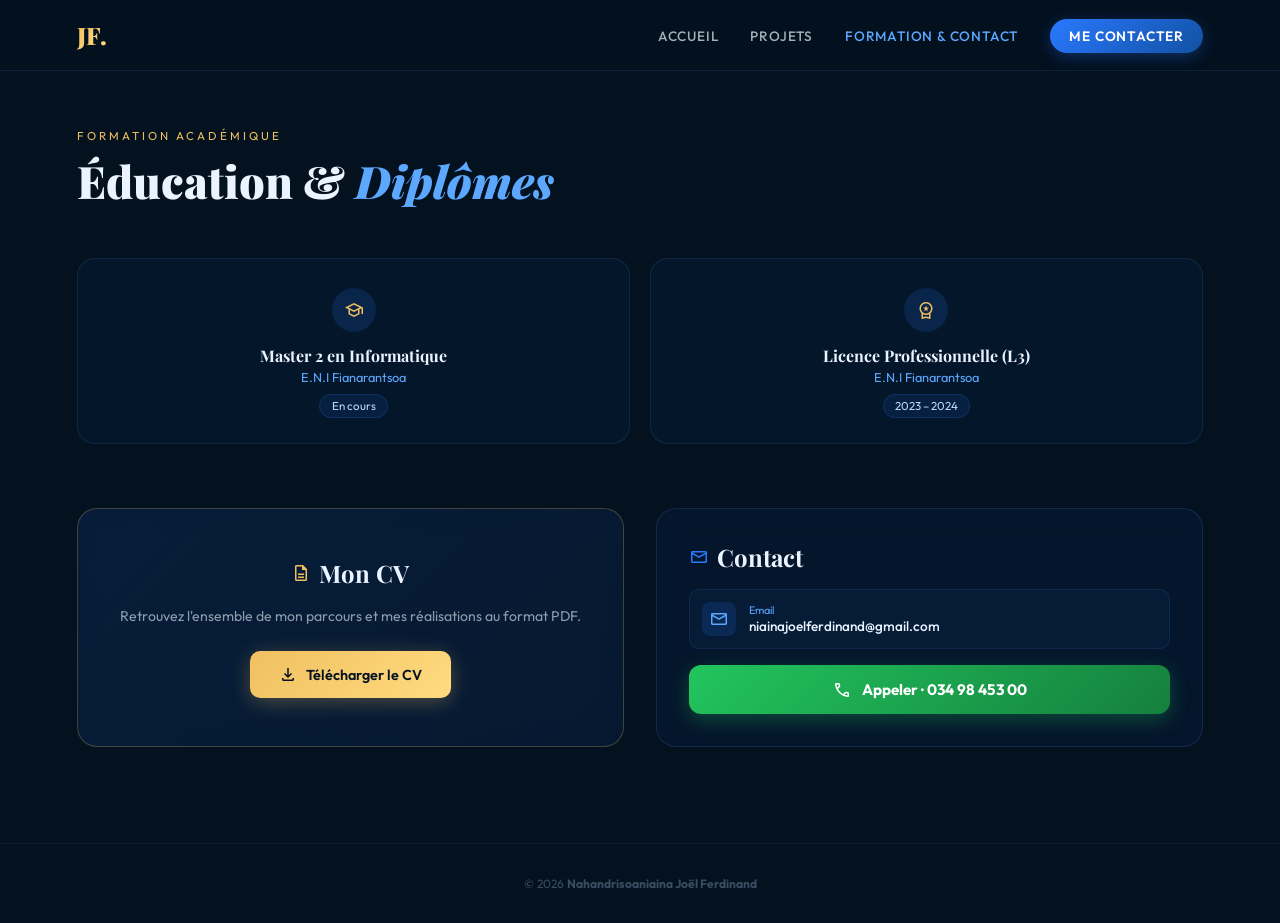
==== contact.html @ 1a3fa1d4 "Refactoring de code" ====
<!DOCTYPE html>
<html lang="fr">

<head>
    <meta charset="UTF-8" />
    <meta name="viewport" content="width=device-width, initial-scale=1.0" />
    <title>Contact & Formation — Joël Ferdinand</title>
    <link rel="preconnect" href="https://fonts.googleapis.com">
    <link rel="preconnect" href="https://fonts.gstatic.com" crossorigin>
    <link
        href="https://fonts.googleapis.com/css2?family=Playfair+Display:ital,wght@0,700;0,900;1,700&family=Outfit:wght@300;400;500;600;700&display=swap"
        rel="stylesheet">
    <link href="https://fonts.googleapis.com/css2?family=Material+Symbols+Outlined:opsz,wght,FILL,GRAD@24,400,0,0"
        rel="stylesheet" />
    <link rel="stylesheet" href="css/style.css" />
</head>

<body>

    <nav>
        <a href="index.html" class="logo">JF.</a>
        <ul class="nav-links">
            <li><a href="index.html">Accueil</a></li>
            <li><a href="projets.html">Projets</a></li>
            <li><a href="contact.html" class="active">Formation & Contact</a></li>
            <li><a href="contact.html" class="nav-cta">Me contacter</a></li>
        </ul>
    </nav>

    <section style="padding-top: 8rem;">
        <div class="section-tag reveal">Formation académique</div>
        <h2 class="section-h reveal">Éducation & <span>Diplômes</span></h2>
        <div class="edu-row">
            <div class="edu-card reveal">
                <div class="edu-icon"><span class="material-symbols-outlined">school</span></div>
                <div class="edu-d">Master 2 en Informatique</div>
                <div class="edu-s">E.N.I Fianarantsoa</div>
                <span class="edu-y">En cours</span>
            </div>
            <div class="edu-card reveal">
                <div class="edu-icon"><span class="material-symbols-outlined">workspace_premium</span></div>
                <div class="edu-d">Licence Professionnelle (L3)</div>
                <div class="edu-s">E.N.I Fianarantsoa</div>
                <span class="edu-y">2023 – 2024</span>
            </div>
        </div>

        <div class="cv-contact-grid">
            <div class="cv-panel reveal">
                <h3><span class="material-symbols-outlined" style="color:var(--gold);">description</span> Mon CV</h3>
                <p>Retrouvez l'ensemble de mon parcours et mes réalisations au format PDF.</p>
                <a href="CV_Ferdinand.pdf" download class="btn btn-gold">
                    <span class="material-symbols-outlined">download</span> Télécharger le CV
                </a>
            </div>

            <div class="contact-panel reveal">
                <h3><span class="material-symbols-outlined" style="color:var(--sky);">mail</span> Contact</h3>
                <a href="mailto:niainajoelferdinand@gmail.com" class="citem">
                    <div class="cico"><span class="material-symbols-outlined">mail</span></div>
                    <div>
                        <div class="clabel">Email</div>
                        <div class="cval">niainajoelferdinand@gmail.com</div>
                    </div>
                </a>
                <a href="tel:+261349845300" class="call-btn">
                    <span class="material-symbols-outlined">call</span> Appeler · 034 98 453 00
                </a>
            </div>
        </div>
    </section>

    <footer>
        <p>© 2026 <strong>Nahandrisoaniaina Joël Ferdinand</strong></p>
    </footer>

    <script src="js/main.js"></script>
</body>

</html>
---- css/style.css ----
:root {
    --ink: #04111f;
    --navy: #071e3d;
    --mid: #0b3265;
    --royal: #1251a3;
    --sky: #2979ff;
    --glow: #5ca8ff;
    --frost: #b8d9ff;
    --white: #eaf3ff;
    --gold: #f0c060;
    --gold2: #ffdb80;
}

*,
*::before,
*::after {
    margin: 0;
    padding: 0;
    box-sizing: border-box;
}

html {
    scroll-behavior: smooth;
}

body {
    background: var(--ink);
    font-family: 'Outfit', sans-serif;
    color: var(--white);
    overflow-x: hidden;
    display: flex;
    flex-direction: column;
    min-height: 100vh;
}

.material-symbols-outlined {
    font-size: 1.25rem;
    vertical-align: middle;
}

section {
    padding: 6rem 6%;
    flex: 1;
}

/* NAVBAR */
nav {
    position: fixed;
    top: 0;
    left: 0;
    right: 0;
    z-index: 200;
    display: flex;
    align-items: center;
    justify-content: space-between;
    padding: 1.2rem 6%;
    transition: 0.3s;
    background: rgba(4, 17, 31, 0.88);
    backdrop-filter: blur(16px);
    border-bottom: 1px solid rgba(92, 168, 255, 0.12);
}

.logo {
    font-family: 'Playfair Display', serif;
    font-size: 1.5rem;
    font-weight: 900;
    background: linear-gradient(135deg, var(--gold), var(--gold2));
    -webkit-background-clip: text;
    -webkit-text-fill-color: transparent;
    text-decoration: none;
}

.nav-links {
    display: flex;
    gap: 2rem;
    list-style: none;
    align-items: center;
}

.nav-links a {
    color: rgba(234, 243, 255, 0.7);
    text-decoration: none;
    font-size: 0.85rem;
    font-weight: 500;
    letter-spacing: 0.8px;
    text-transform: uppercase;
    transition: 0.2s;
}

.nav-links a:hover,
.nav-links a.active {
    color: var(--glow);
}

.nav-cta {
    background: linear-gradient(135deg, var(--sky), var(--royal));
    color: #fff !important;
    padding: 0.5rem 1.2rem !important;
    border-radius: 100px;
    font-weight: 600 !important;
    box-shadow: 0 4px 16px rgba(41, 121, 255, 0.3);
}

/* HERO */
#hero {
    min-height: 85vh;
    display: grid;
    grid-template-columns: 1fr 1fr;
    position: relative;
    overflow: hidden;
    padding-top: 8rem;
}

#hero::before {
    content: '';
    position: absolute;
    inset: 0;
    z-index: 0;
    background:
        radial-gradient(ellipse 70% 80% at 100% 60%, rgba(18, 81, 163, 0.55) 0%, transparent 60%),
        radial-gradient(ellipse 50% 50% at 10% 20%, rgba(41, 121, 255, 0.18) 0%, transparent 55%),
        linear-gradient(155deg, #04111f 0%, #071e3d 50%, #04111f 100%);
}

.hero-left {
    display: flex;
    flex-direction: column;
    justify-content: center;
    z-index: 2;
}

.hero-right {
    position: relative;
    z-index: 1;
    display: flex;
    align-items: flex-end;
    justify-content: center;
}

.hero-eyebrow {
    display: inline-flex;
    align-items: center;
    gap: 0.6rem;
    font-size: 0.78rem;
    letter-spacing: 3px;
    text-transform: uppercase;
    color: var(--gold);
    font-weight: 600;
    margin-bottom: 1rem;
}

.hero-eyebrow::before {
    content: '';
    width: 30px;
    height: 1px;
    background: var(--gold);
}

h1 {
    font-family: 'Playfair Display', serif;
    font-size: clamp(3rem, 5vw, 5rem);
    line-height: 0.95;
    font-weight: 900;
    letter-spacing: -2px;
    margin-bottom: 1.2rem;
}

h1 em {
    font-style: italic;
    background: linear-gradient(135deg, var(--sky), var(--glow), var(--frost));
    -webkit-background-clip: text;
    -webkit-text-fill-color: transparent;
}

.hero-role {
    display: flex;
    align-items: center;
    gap: 0.6rem;
    color: var(--frost);
    margin-bottom: 1.5rem;
    font-size: 0.95rem;
}

.role-pill {
    background: rgba(41, 121, 255, 0.15);
    border: 1px solid rgba(41, 121, 255, 0.3);
    padding: 0.25rem 0.8rem;
    border-radius: 100px;
    color: var(--glow);
    font-size: 0.8rem;
    font-weight: 500;
}

.hero-desc {
    font-size: 0.95rem;
    line-height: 1.8;
    color: rgba(234, 243, 255, 0.65);
    max-width: 430px;
    margin-bottom: 2rem;
}

.hero-actions {
    display: flex;
    gap: 1rem;
    flex-wrap: wrap;
}

.btn {
    display: inline-flex;
    align-items: center;
    gap: 0.5rem;
    padding: 0.85rem 1.8rem;
    border-radius: 10px;
    font-size: 0.9rem;
    font-weight: 600;
    cursor: pointer;
    text-decoration: none;
    transition: 0.3s;
    border: none;
}

.btn-gold {
    background: linear-gradient(135deg, var(--gold), var(--gold2));
    color: var(--ink);
    box-shadow: 0 4px 20px rgba(240, 192, 96, 0.3);
}

.btn-gold:hover {
    transform: translateY(-2px);
    box-shadow: 0 8px 28px rgba(240, 192, 96, 0.45);
}

.btn-ghost {
    background: transparent;
    border: 1px solid rgba(92, 168, 255, 0.3);
    color: var(--frost);
}

.btn-ghost:hover {
    border-color: var(--sky);
    color: var(--sky);
    background: rgba(41, 121, 255, 0.08);
}

.photo-wrapper {
    position: relative;
    width: 360px;
    height: 460px;
    flex-shrink: 0;
}

.photo-wrapper::before {
    content: '';
    position: absolute;
    inset: -3px;
    border-radius: 36px 36px 0 0;
    background: linear-gradient(135deg, var(--gold), var(--sky), var(--gold2));
    z-index: 0;
}

.photo-wrapper img {
    width: 100%;
    height: 100%;
    object-fit: cover;
    object-position: top center;
    border-radius: 34px 34px 0 0;
    position: relative;
    z-index: 1;
}

.section-tag {
    font-size: 0.72rem;
    letter-spacing: 3px;
    text-transform: uppercase;
    color: var(--gold);
    margin-bottom: 0.5rem;
}

.section-h {
    font-family: 'Playfair Display', serif;
    font-size: clamp(2rem, 3.5vw, 2.8rem);
    font-weight: 900;
    margin-bottom: 3rem;
}

.section-h span {
    font-style: italic;
    color: var(--glow);
}

/* SKILLS */
.skills-wrap {
    display: grid;
    grid-template-columns: repeat(auto-fit, minmax(280px, 1fr));
    gap: 1.2rem;
}

.sk-card {
    background: rgba(11, 50, 101, 0.25);
    border: 1px solid rgba(92, 168, 255, 0.14);
    border-radius: 16px;
    padding: 1.4rem;
    backdrop-filter: blur(10px);
    transition: 0.3s;
}

.sk-card:hover {
    border-color: rgba(92, 168, 255, 0.35);
    transform: translateY(-4px);
}

.sk-top {
    display: flex;
    justify-content: space-between;
    align-items: center;
    margin-bottom: 0.8rem;
}

.sk-icon {
    width: 38px;
    height: 38px;
    border-radius: 8px;
    background: rgba(41, 121, 255, 0.15);
    display: flex;
    align-items: center;
    justify-content: center;
    color: var(--glow);
}

.sk-pct {
    font-family: 'Playfair Display', serif;
    font-size: 1.6rem;
    font-weight: 700;
    color: rgba(92, 168, 255, 0.3);
}

.sk-name {
    font-size: 0.95rem;
    font-weight: 600;
    margin-bottom: 0.2rem;
}

.sk-sub {
    font-size: 0.75rem;
    color: var(--frost);
    opacity: 0.6;
    margin-bottom: 0.8rem;
}

.sk-bar {
    height: 3px;
    background: rgba(92, 168, 255, 0.1);
    border-radius: 2px;
    overflow: hidden;
}

.sk-fill {
    height: 100%;
    background: linear-gradient(90deg, var(--sky), var(--glow));
    width: 0;
    transition: width 1.2s ease;
}

/* PROJECTS */
.exp-grid {
    display: grid;
    grid-template-columns: 1fr 1fr;
    gap: 1.2rem;
}

.exp-card {
    background: rgba(7, 30, 61, 0.5);
    border: 1px solid rgba(92, 168, 255, 0.12);
    border-radius: 18px;
    padding: 1.5rem;
    backdrop-filter: blur(12px);
    transition: 0.3s;
    display: flex;
    flex-direction: column;
    justify-content: space-between;
}

.exp-card:hover {
    transform: translateY(-4px);
    border-color: rgba(92, 168, 255, 0.3);
}

.exp-card-top {
    display: flex;
    justify-content: space-between;
    align-items: center;
    margin-bottom: 0.75rem;
}

.exp-card-type {
    font-size: 0.7rem;
    letter-spacing: 2px;
    text-transform: uppercase;
    color: var(--gold);
    font-weight: 600;
    display: flex;
    align-items: center;
    gap: 0.3rem;
}

.exp-card-date {
    font-size: 0.75rem;
    color: var(--glow);
}

.exp-card-title {
    font-family: 'Playfair Display', serif;
    font-size: 1.1rem;
    font-weight: 700;
    margin-bottom: 0.3rem;
}

.exp-card-org {
    font-size: 0.78rem;
    color: var(--frost);
    opacity: 0.6;
    margin-bottom: 0.75rem;
    font-style: italic;
}

.exp-card-desc {
    font-size: 0.85rem;
    color: rgba(234, 243, 255, 0.65);
    line-height: 1.6;
    margin-bottom: 1rem;
}

.exp-card-footer {
    display: flex;
    justify-content: space-between;
    align-items: center;
    margin-top: auto;
    padding-top: 0.8rem;
    border-top: 1px solid rgba(92, 168, 255, 0.08);
}

.tags {
    display: flex;
    flex-wrap: wrap;
    gap: 0.35rem;
}

.tag {
    font-size: 0.68rem;
    padding: 0.18rem 0.5rem;
    border-radius: 4px;
    background: rgba(41, 121, 255, 0.1);
    border: 1px solid rgba(41, 121, 255, 0.2);
    color: var(--glow);
}

.git-link {
    display: inline-flex;
    align-items: center;
    justify-content: center;
    width: 32px;
    height: 32px;
    border-radius: 50%;
    background: rgba(255, 255, 255, 0.05);
    border: 1px solid rgba(92, 168, 255, 0.2);
    color: var(--white);
    text-decoration: none;
    transition: 0.2s;
    flex-shrink: 0;
}

.git-link:hover {
    background: var(--sky);
    border-color: var(--sky);
    color: #fff;
    transform: scale(1.08);
}

.git-link svg {
    width: 16px;
    height: 16px;
    fill: currentColor;
}

/* EDUCATION & CONTACT */
.edu-row {
    display: flex;
    gap: 1.2rem;
    flex-wrap: wrap;
    margin-bottom: 4rem;
}

.edu-card {
    flex: 1;
    min-width: 220px;
    background: rgba(7, 30, 61, 0.4);
    border: 1px solid rgba(92, 168, 255, 0.12);
    border-radius: 18px;
    padding: 1.8rem;
    text-align: center;
    transition: 0.3s;
}

.edu-card:hover {
    transform: translateY(-4px);
    border-color: rgba(92, 168, 255, 0.3);
}

.edu-icon {
    width: 44px;
    height: 44px;
    border-radius: 50%;
    background: rgba(41, 121, 255, 0.15);
    margin: 0 auto 0.8rem;
    display: flex;
    align-items: center;
    justify-content: center;
    color: var(--gold);
}

.edu-d {
    font-family: 'Playfair Display', serif;
    font-size: 1rem;
    font-weight: 700;
    margin-bottom: 0.2rem;
}

.edu-s {
    font-size: 0.8rem;
    color: var(--glow);
    margin-bottom: 0.6rem;
}

.edu-y {
    font-size: 0.72rem;
    padding: 0.2rem 0.7rem;
    border-radius: 100px;
    background: rgba(41, 121, 255, 0.1);
    color: var(--frost);
    border: 1px solid rgba(41, 121, 255, 0.2);
}

.cv-contact-grid {
    display: grid;
    grid-template-columns: 1fr 1fr;
    gap: 2rem;
}

.cv-panel,
.contact-panel {
    background: rgba(7, 30, 61, 0.45);
    border: 1px solid rgba(92, 168, 255, 0.15);
    border-radius: 20px;
    padding: 2rem;
    backdrop-filter: blur(12px);
}

.cv-panel {
    text-align: center;
    display: flex;
    flex-direction: column;
    align-items: center;
    justify-content: center;
    background: linear-gradient(135deg, rgba(18, 81, 163, 0.2), rgba(41, 121, 255, 0.08));
    border-color: rgba(240, 192, 96, 0.25);
}

.cv-panel h3,
.contact-panel h3 {
    font-family: 'Playfair Display', serif;
    font-size: 1.5rem;
    margin-bottom: 1rem;
    display: flex;
    align-items: center;
    gap: 0.5rem;
}

.cv-panel p {
    color: rgba(234, 243, 255, 0.6);
    font-size: 0.88rem;
    line-height: 1.6;
    margin-bottom: 1.5rem;
}

.citem {
    display: flex;
    align-items: center;
    gap: 0.8rem;
    padding: 0.75rem;
    border-radius: 10px;
    border: 1px solid rgba(92, 168, 255, 0.1);
    margin-bottom: 0.75rem;
    text-decoration: none;
    color: inherit;
    background: rgba(11, 50, 101, 0.2);
    transition: 0.2s;
}

.citem:hover {
    border-color: rgba(92, 168, 255, 0.35);
    background: rgba(41, 121, 255, 0.08);
}

.cico {
    width: 34px;
    height: 34px;
    border-radius: 8px;
    background: rgba(41, 121, 255, 0.15);
    display: flex;
    align-items: center;
    justify-content: center;
    color: var(--glow);
}

.clabel {
    font-size: 0.68rem;
    color: var(--glow);
}

.cval {
    font-size: 0.85rem;
    font-weight: 500;
}

.call-btn {
    display: flex;
    align-items: center;
    justify-content: center;
    gap: 0.6rem;
    background: linear-gradient(135deg, #22c55e, #15803d);
    color: #fff;
    font-size: 0.95rem;
    font-weight: 700;
    padding: 0.9rem;
    border-radius: 12px;
    text-decoration: none;
    box-shadow: 0 6px 20px rgba(34, 197, 94, 0.3);
    transition: 0.3s;
    margin-top: 1rem;
}

.call-btn:hover {
    transform: translateY(-2px);
    box-shadow: 0 10px 28px rgba(34, 197, 94, 0.4);
}

footer {
    text-align: center;
    padding: 2rem 6%;
    border-top: 1px solid rgba(92, 168, 255, 0.08);
    font-size: 0.75rem;
    color: rgba(184, 217, 255, 0.3);
    margin-top: auto;
}

.reveal {
    opacity: 0;
    transform: translateY(20px);
    transition: 0.6s ease;
}

.reveal.on {
    opacity: 1;
    transform: translateY(0);
}

@media (max-width: 850px) {
    #hero {
        grid-template-columns: 1fr;
    }

    .hero-right {
        height: 50vw;
        margin-top: 2rem;
    }

    .photo-wrapper {
        width: 260px;
        height: 340px;
    }

    .exp-grid,
    .cv-contact-grid {
        grid-template-columns: 1fr;
    }

    .nav-links {
        display: none;
    }
}
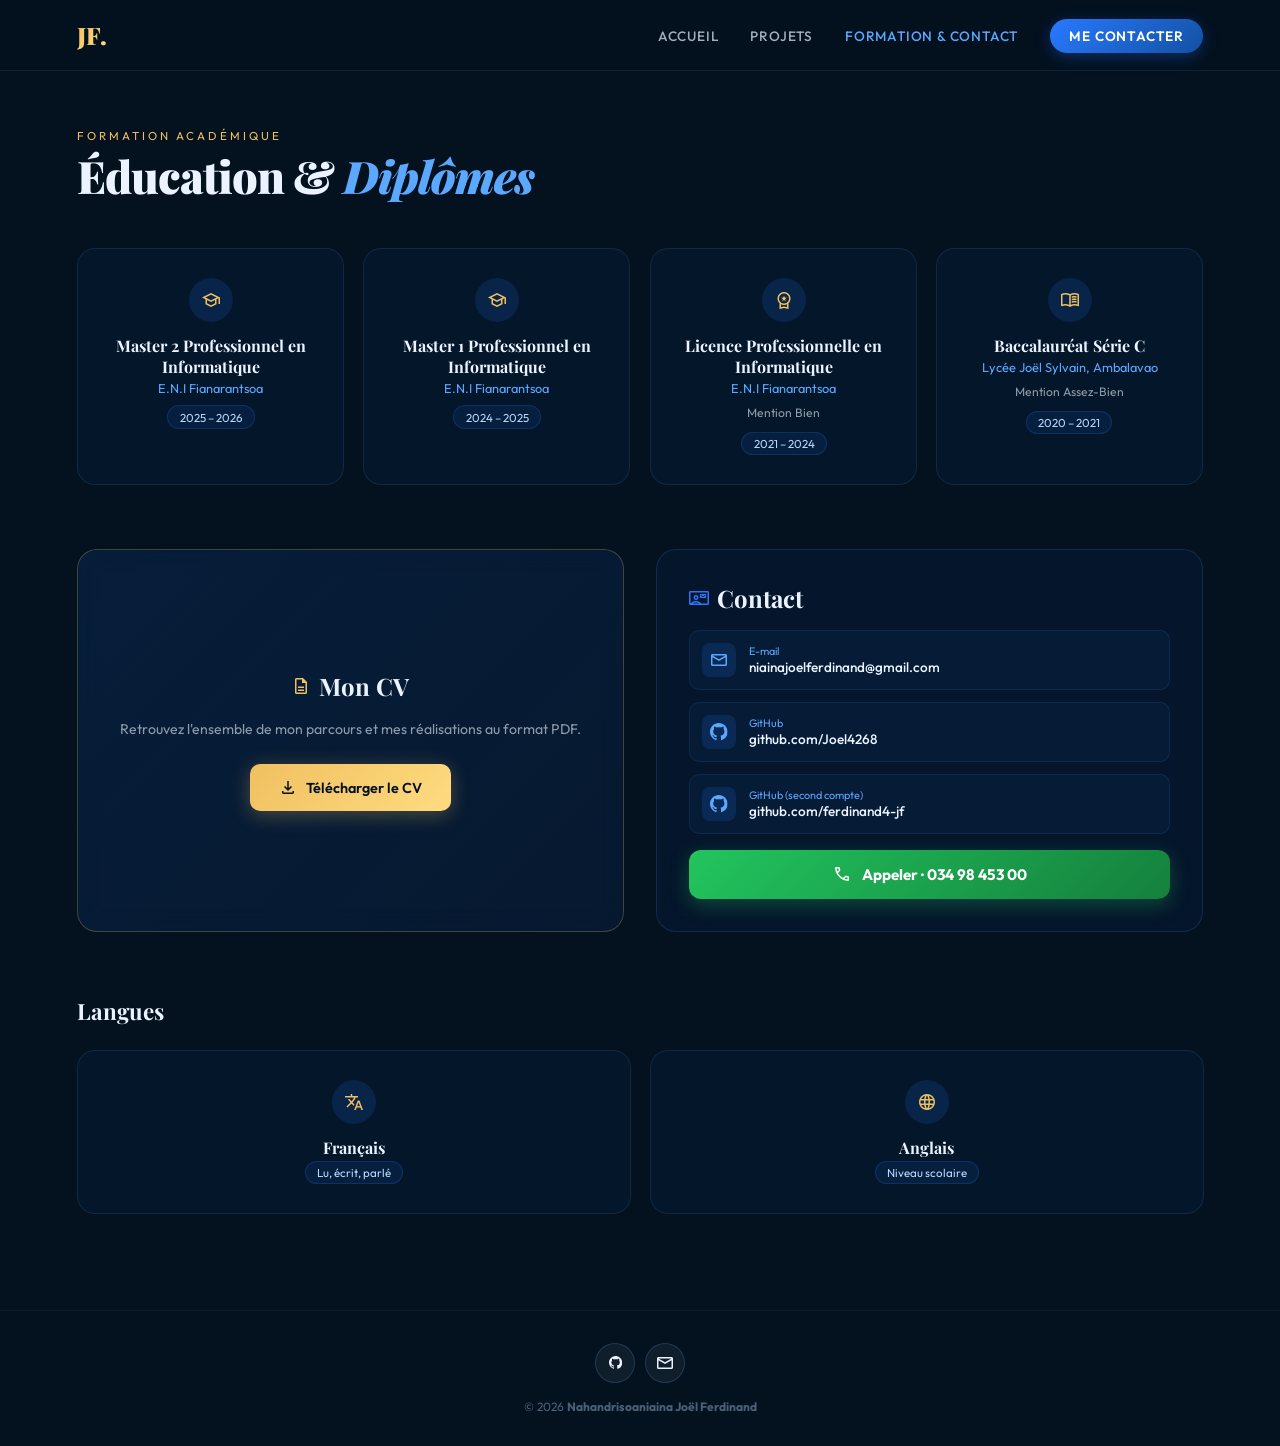
==== commit 91219632: "modification d'annumation" ====
--- a/contact.html
+++ b/contact.html
@@ -4,7 +4,51 @@
 <head>
     <meta charset="UTF-8" />
     <meta name="viewport" content="width=device-width, initial-scale=1.0" />
-    <title>Contact & Formation — Joël Ferdinand</title>
+
+    <!-- SEO -->
+    <title>Formation &amp; Contact — Joël Ferdinand | Master Informatique ENI Fianarantsoa</title>
+    <meta name="description"
+        content="Formation de Joël Ferdinand (Master 2 Informatique, ENI Fianarantsoa) et contact : e-mail, téléphone, GitHub. Téléchargez le CV du développeur Full Stack et ingénieur DevOps." />
+    <meta name="keywords"
+        content="contacter développeur Full Stack Madagascar, CV développeur DevOps, Master 2 Informatique ENI Fianarantsoa, Joël Ferdinand contact, recrutement développeur Fianarantsoa" />
+    <meta name="author" content="Joël Ferdinand Nahandrisoaniaina" />
+    <meta name="robots" content="index, follow" />
+    <meta name="theme-color" content="#04111f" />
+    <link rel="canonical" href="https://joel-ferdinand-jf.vercel.app/contact.html" />
+    <link rel="icon" href="favicon.svg" type="image/svg+xml" />
+
+    <meta property="og:type" content="website" />
+    <meta property="og:locale" content="fr_FR" />
+    <meta property="og:site_name" content="Joël Ferdinand — Portfolio" />
+    <meta property="og:title" content="Formation &amp; Contact — Joël Ferdinand" />
+    <meta property="og:description"
+        content="Parcours académique, CV à télécharger et coordonnées de Joël Ferdinand, développeur Full Stack et ingénieur DevOps." />
+    <meta property="og:url" content="https://joel-ferdinand-jf.vercel.app/contact.html" />
+    <meta property="og:image" content="https://joel-ferdinand-jf.vercel.app/joel.jpg" />
+    <meta name="twitter:card" content="summary_large_image" />
+    <meta name="twitter:title" content="Formation &amp; Contact — Joël Ferdinand" />
+    <meta name="twitter:description" content="Parcours académique, CV et coordonnées." />
+    <meta name="twitter:image" content="https://joel-ferdinand-jf.vercel.app/joel.jpg" />
+
+    <script type="application/ld+json">
+  {
+    "@context": "https://schema.org",
+    "@type": "ContactPage",
+    "@id": "https://joel-ferdinand-jf.vercel.app/contact.html",
+    "url": "https://joel-ferdinand-jf.vercel.app/contact.html",
+    "name": "Formation et contact — Joël Ferdinand",
+    "inLanguage": "fr",
+    "about": { "@id": "https://joel-ferdinand-jf.vercel.app/#joel" },
+    "breadcrumb": {
+      "@type": "BreadcrumbList",
+      "itemListElement": [
+        { "@type": "ListItem", "position": 1, "name": "Accueil", "item": "https://joel-ferdinand-jf.vercel.app/" },
+        { "@type": "ListItem", "position": 2, "name": "Formation et contact", "item": "https://joel-ferdinand-jf.vercel.app/contact.html" }
+      ]
+    }
+  }
+  </script>
+
     <link rel="preconnect" href="https://fonts.googleapis.com">
     <link rel="preconnect" href="https://fonts.gstatic.com" crossorigin>
     <link
@@ -13,68 +57,149 @@
     <link href="https://fonts.googleapis.com/css2?family=Material+Symbols+Outlined:opsz,wght,FILL,GRAD@24,400,0,0"
         rel="stylesheet" />
     <link rel="stylesheet" href="css/style.css" />
+    <noscript>
+        <style>
+            .reveal {
+                opacity: 1;
+                transform: none
+            }
+        </style>
+    </noscript>
 </head>
 
 <body>
 
-    <nav>
-        <a href="index.html" class="logo">JF.</a>
-        <ul class="nav-links">
+    <svg width="0" height="0" style="position:absolute" aria-hidden="true">
+        <symbol id="i-github" viewBox="0 0 24 24">
+            <path
+                d="M12 0C5.37 0 0 5.37 0 12c0 5.31 3.435 9.795 8.205 11.385.6.105.825-.255.825-.57 0-.285-.015-1.23-.015-2.235-3.015.555-3.795-.735-4.035-1.41-.135-.345-.72-1.41-1.23-1.695-.42-.225-1.02-.78-.015-.795.945-.015 1.62.87 1.845 1.23 1.08 1.815 2.805 1.305 3.495.99.105-.78.42-1.305.765-1.605-2.67-.3-5.46-1.335-5.46-5.925 0-1.305.465-2.385 1.23-3.225-.12-.3-.54-1.53.12-3.18 0 0 1.005-.315 3.3 1.23.96-.27 1.98-.405 3-.405s2.04.135 3 .405c2.295-1.56 3.3-1.23 3.3-1.23.66 1.65.24 2.88.12 3.18.765.84 1.23 1.905 1.23 3.225 0 4.605-2.805 5.625-5.475 5.925.435.375.81 1.095.81 2.22 0 1.605-.015 2.895-.015 3.3 0 .315.225.69.825.57A12.02 12.02 0 0024 12c0-6.63-5.37-12-12-12z" />
+        </symbol>
+    </svg>
+
+    <a class="skip-link" href="#contenu">Aller au contenu</a>
+
+    <nav aria-label="Navigation principale">
+        <a href="index.html" class="logo" aria-label="Joël Ferdinand, accueil">JF.</a>
+        <button class="burger" id="burger" aria-label="Ouvrir le menu" aria-expanded="false" aria-controls="menu">
+            <span class="material-symbols-outlined">menu</span>
+        </button>
+        <ul class="nav-links" id="menu">
             <li><a href="index.html">Accueil</a></li>
             <li><a href="projets.html">Projets</a></li>
-            <li><a href="contact.html" class="active">Formation & Contact</a></li>
+            <li><a href="contact.html" class="active" aria-current="page">Formation &amp; Contact</a></li>
             <li><a href="contact.html" class="nav-cta">Me contacter</a></li>
         </ul>
     </nav>
 
-    <section style="padding-top: 8rem;">
-        <div class="section-tag reveal">Formation académique</div>
-        <h2 class="section-h reveal">Éducation & <span>Diplômes</span></h2>
-        <div class="edu-row">
-            <div class="edu-card reveal">
-                <div class="edu-icon"><span class="material-symbols-outlined">school</span></div>
-                <div class="edu-d">Master 2 en Informatique</div>
-                <div class="edu-s">E.N.I Fianarantsoa</div>
-                <span class="edu-y">En cours</span>
+    <main id="contenu">
+        <section style="padding-top: 8rem;" aria-labelledby="formation-title">
+            <div class="section-tag reveal">Formation académique</div>
+            <h1 class="section-h reveal" id="formation-title">Éducation &amp; <span>Diplômes</span></h1>
+
+            <div class="edu-row">
+                <article class="edu-card tilt reveal">
+                    <div class="edu-icon"><span class="material-symbols-outlined">school</span></div>
+                    <h2 class="edu-d">Master 2 Professionnel en Informatique</h2>
+                    <div class="edu-s">E.N.I Fianarantsoa</div>
+                    <span class="edu-y">2025 – 2026</span>
+                </article>
+                <article class="edu-card tilt reveal">
+                    <div class="edu-icon"><span class="material-symbols-outlined">school</span></div>
+                    <h2 class="edu-d">Master 1 Professionnel en Informatique</h2>
+                    <div class="edu-s">E.N.I Fianarantsoa</div>
+                    <span class="edu-y">2024 – 2025</span>
+                </article>
+                <article class="edu-card tilt reveal">
+                    <div class="edu-icon"><span class="material-symbols-outlined">workspace_premium</span></div>
+                    <h2 class="edu-d">Licence Professionnelle en Informatique</h2>
+                    <div class="edu-s">E.N.I Fianarantsoa</div>
+                    <div class="edu-m">Mention Bien</div>
+                    <span class="edu-y">2021 – 2024</span>
+                </article>
+                <article class="edu-card tilt reveal">
+                    <div class="edu-icon"><span class="material-symbols-outlined">menu_book</span></div>
+                    <h2 class="edu-d">Baccalauréat Série C</h2>
+                    <div class="edu-s">Lycée Joël Sylvain, Ambalavao</div>
+                    <div class="edu-m">Mention Assez-Bien</div>
+                    <span class="edu-y">2020 – 2021</span>
+                </article>
             </div>
-            <div class="edu-card reveal">
-                <div class="edu-icon"><span class="material-symbols-outlined">workspace_premium</span></div>
-                <div class="edu-d">Licence Professionnelle (L3)</div>
-                <div class="edu-s">E.N.I Fianarantsoa</div>
-                <span class="edu-y">2023 – 2024</span>
+
+            <div class="cv-contact-grid">
+                <div class="cv-panel reveal">
+                    <h2><span class="material-symbols-outlined" style="color:var(--gold);">description</span> Mon CV
+                    </h2>
+                    <p>Retrouvez l'ensemble de mon parcours et mes réalisations au format PDF.</p>
+                    <a href="CV_Ferdinand.pdf" download class="btn btn-gold">
+                        <span class="material-symbols-outlined">download</span> Télécharger le CV
+                    </a>
+                </div>
+
+                <div class="contact-panel reveal">
+                    <h2><span class="material-symbols-outlined" style="color:var(--sky);">contact_mail</span> Contact
+                    </h2>
+                    <a href="mailto:niainajoelferdinand@gmail.com" class="citem">
+                        <div class="cico"><span class="material-symbols-outlined">mail</span></div>
+                        <div>
+                            <div class="clabel">E-mail</div>
+                            <div class="cval">niainajoelferdinand@gmail.com</div>
+                        </div>
+                    </a>
+                    <a href="https://github.com/Joel4268" target="_blank" rel="noopener noreferrer" class="citem">
+                        <div class="cico"><svg class="icon-svg" aria-hidden="true">
+                                <use href="#i-github" />
+                            </svg></div>
+                        <div>
+                            <div class="clabel">GitHub</div>
+                            <div class="cval">github.com/Joel4268</div>
+                        </div>
+                    </a>
+                    <a href="https://github.com/ferdinand4-jf" target="_blank" rel="noopener noreferrer" class="citem">
+                        <div class="cico"><svg class="icon-svg" aria-hidden="true">
+                                <use href="#i-github" />
+                            </svg></div>
+                        <div>
+                            <div class="clabel">GitHub (second compte)</div>
+                            <div class="cval">github.com/ferdinand4-jf</div>
+                        </div>
+                    </a>
+                    <a href="tel:+261349845300" class="call-btn">
+                        <span class="material-symbols-outlined">call</span> Appeler · 034 98 453 00
+                    </a>
+                </div>
             </div>
-        </div>
-
-        <div class="cv-contact-grid">
-            <div class="cv-panel reveal">
-                <h3><span class="material-symbols-outlined" style="color:var(--gold);">description</span> Mon CV</h3>
-                <p>Retrouvez l'ensemble de mon parcours et mes réalisations au format PDF.</p>
-                <a href="CV_Ferdinand.pdf" download class="btn btn-gold">
-                    <span class="material-symbols-outlined">download</span> Télécharger le CV
-                </a>
+
+            <div class="lang-block">
+                <h2 class="sub-h reveal">Langues</h2>
+                <div class="edu-row" style="margin-bottom:0">
+                    <article class="edu-card tilt reveal">
+                        <div class="edu-icon"><span class="material-symbols-outlined">translate</span></div>
+                        <h3 class="edu-d">Français</h3>
+                        <span class="edu-y">Lu, écrit, parlé</span>
+                    </article>
+                    <article class="edu-card tilt reveal">
+                        <div class="edu-icon"><span class="material-symbols-outlined">language</span></div>
+                        <h3 class="edu-d">Anglais</h3>
+                        <span class="edu-y">Niveau scolaire</span>
+                    </article>
+                </div>
             </div>
-
-            <div class="contact-panel reveal">
-                <h3><span class="material-symbols-outlined" style="color:var(--sky);">mail</span> Contact</h3>
-                <a href="mailto:niainajoelferdinand@gmail.com" class="citem">
-                    <div class="cico"><span class="material-symbols-outlined">mail</span></div>
-                    <div>
-                        <div class="clabel">Email</div>
-                        <div class="cval">niainajoelferdinand@gmail.com</div>
-                    </div>
-                </a>
-                <a href="tel:+261349845300" class="call-btn">
-                    <span class="material-symbols-outlined">call</span> Appeler · 034 98 453 00
-                </a>
-            </div>
-        </div>
-    </section>
+        </section>
+    </main>
 
     <footer>
+        <ul class="footer-social">
+            <li><a class="social-link" href="https://github.com/Joel4268" target="_blank" rel="noopener noreferrer"
+                    aria-label="GitHub"><svg class="icon-svg" aria-hidden="true">
+                        <use href="#i-github" />
+                    </svg></a></li>
+            <li><a class="social-link" href="mailto:niainajoelferdinand@gmail.com" aria-label="E-mail"><span
+                        class="material-symbols-outlined">mail</span></a></li>
+        </ul>
         <p>© 2026 <strong>Nahandrisoaniaina Joël Ferdinand</strong></p>
     </footer>
 
-    <script src="js/main.js"></script>
+    <script defer src="js/main.js"></script>
 </body>
 
 </html>
--- a/css/style.css
+++ b/css/style.css
@@ -33,14 +33,62 @@
     min-height: 100vh;
 }
 
+main {
+    flex: 1;
+}
+
+[hidden] {
+    display: none !important;
+}
+
+img {
+    max-width: 100%;
+    display: block;
+}
+
 .material-symbols-outlined {
     font-size: 1.25rem;
     vertical-align: middle;
+    /* les icônes fonctionnent par ligature : jamais de majuscules ni d'espacement */
+    text-transform: none;
+    letter-spacing: normal;
+    font-style: normal;
+    white-space: nowrap;
+}
+
+.icon-svg {
+    width: 1.1em;
+    height: 1.1em;
+    fill: currentColor;
+    flex-shrink: 0;
+}
+
+:focus-visible {
+    outline: 2px solid var(--gold);
+    outline-offset: 3px;
+    border-radius: 6px;
+}
+
+.skip-link {
+    position: absolute;
+    left: 1rem;
+    top: -4rem;
+    z-index: 300;
+    background: var(--gold);
+    color: var(--ink);
+    padding: 0.6rem 1rem;
+    border-radius: 8px;
+    font-weight: 600;
+    text-decoration: none;
+    transition: top 0.2s;
+}
+
+.skip-link:focus {
+    top: 1rem;
 }
 
 section {
     padding: 6rem 6%;
-    flex: 1;
 }
 
 /* NAVBAR */
@@ -66,6 +114,7 @@
     font-weight: 900;
     background: linear-gradient(135deg, var(--gold), var(--gold2));
     -webkit-background-clip: text;
+    background-clip: text;
     -webkit-text-fill-color: transparent;
     text-decoration: none;
 }
@@ -101,9 +150,22 @@
     box-shadow: 0 4px 16px rgba(41, 121, 255, 0.3);
 }
 
+.burger {
+    display: none;
+    background: rgba(41, 121, 255, 0.12);
+    border: 1px solid rgba(92, 168, 255, 0.25);
+    color: var(--white);
+    width: 44px;
+    height: 44px;
+    border-radius: 12px;
+    cursor: pointer;
+    align-items: center;
+    justify-content: center;
+}
+
 /* HERO */
 #hero {
-    min-height: 85vh;
+    min-height: 92vh;
     display: grid;
     grid-template-columns: 1fr 1fr;
     position: relative;
@@ -122,11 +184,23 @@
         linear-gradient(155deg, #04111f 0%, #071e3d 50%, #04111f 100%);
 }
 
+.hero-grid-bg {
+    position: absolute;
+    inset: 0;
+    z-index: 0;
+    background-image:
+        linear-gradient(rgba(92, 168, 255, 0.06) 1px, transparent 1px),
+        linear-gradient(90deg, rgba(92, 168, 255, 0.06) 1px, transparent 1px);
+    background-size: 56px 56px;
+    mask-image: radial-gradient(ellipse 80% 70% at 60% 50%, #000 20%, transparent 75%);
+    -webkit-mask-image: radial-gradient(ellipse 80% 70% at 60% 50%, #000 20%, transparent 75%);
+}
+
 .hero-left {
     display: flex;
     flex-direction: column;
     justify-content: center;
-    z-index: 2;
+    z-index: 3;
 }
 
 .hero-right {
@@ -135,6 +209,63 @@
     display: flex;
     align-items: flex-end;
     justify-content: center;
+}
+
+.scene-wrap {
+    position: absolute;
+    inset: -4% -14% 0 -14%;
+    z-index: 2;
+    pointer-events: none;
+}
+
+#scene {
+    width: 100%;
+    height: 100%;
+    display: block;
+}
+
+.avail {
+    display: inline-flex;
+    align-items: center;
+    gap: 0.6rem;
+    align-self: flex-start;
+    font-size: 0.78rem;
+    font-weight: 600;
+    color: #86efac;
+    background: rgba(34, 197, 94, 0.1);
+    border: 1px solid rgba(34, 197, 94, 0.3);
+    padding: 0.35rem 0.9rem;
+    border-radius: 100px;
+    margin-bottom: 1.4rem;
+}
+
+.pulse {
+    position: relative;
+    width: 8px;
+    height: 8px;
+    border-radius: 50%;
+    background: #22c55e;
+}
+
+.pulse::after {
+    content: '';
+    position: absolute;
+    inset: -4px;
+    border-radius: 50%;
+    border: 1px solid #22c55e;
+    animation: ping 1.8s ease-out infinite;
+}
+
+@keyframes ping {
+    0% {
+        transform: scale(0.6);
+        opacity: 0.9;
+    }
+
+    100% {
+        transform: scale(1.8);
+        opacity: 0;
+    }
 }
 
 .hero-eyebrow {
@@ -154,6 +285,7 @@
     width: 30px;
     height: 1px;
     background: var(--gold);
+    flex-shrink: 0;
 }
 
 h1 {
@@ -169,12 +301,14 @@
     font-style: italic;
     background: linear-gradient(135deg, var(--sky), var(--glow), var(--frost));
     -webkit-background-clip: text;
+    background-clip: text;
     -webkit-text-fill-color: transparent;
 }
 
 .hero-role {
     display: flex;
     align-items: center;
+    flex-wrap: wrap;
     gap: 0.6rem;
     color: var(--frost);
     margin-bottom: 1.5rem;
@@ -191,11 +325,33 @@
     font-weight: 500;
 }
 
+.typed-line {
+    display: inline-flex;
+    align-items: center;
+    min-height: 1.6em;
+    color: var(--frost);
+}
+
+.caret {
+    display: inline-block;
+    width: 2px;
+    height: 1.1em;
+    background: var(--gold);
+    margin-left: 3px;
+    animation: blink 1s steps(2) infinite;
+}
+
+@keyframes blink {
+    50% {
+        opacity: 0;
+    }
+}
+
 .hero-desc {
     font-size: 0.95rem;
     line-height: 1.8;
     color: rgba(234, 243, 255, 0.65);
-    max-width: 430px;
+    max-width: 470px;
     margin-bottom: 2rem;
 }
 
@@ -203,6 +359,33 @@
     display: flex;
     gap: 1rem;
     flex-wrap: wrap;
+    margin-bottom: 1.8rem;
+}
+
+.hero-social {
+    display: flex;
+    gap: 0.7rem;
+    list-style: none;
+}
+
+.social-link {
+    display: inline-flex;
+    align-items: center;
+    justify-content: center;
+    width: 40px;
+    height: 40px;
+    border-radius: 50%;
+    background: rgba(255, 255, 255, 0.05);
+    border: 1px solid rgba(92, 168, 255, 0.2);
+    color: var(--white);
+    text-decoration: none;
+    transition: 0.25s;
+}
+
+.social-link:hover {
+    background: var(--sky);
+    border-color: var(--sky);
+    transform: translateY(-3px);
 }
 
 .btn {
@@ -217,6 +400,7 @@
     text-decoration: none;
     transition: 0.3s;
     border: none;
+    font-family: inherit;
 }
 
 .btn-gold {
@@ -268,6 +452,29 @@
     z-index: 1;
 }
 
+.scroll-cue {
+    position: absolute;
+    left: 50%;
+    bottom: 1.2rem;
+    transform: translateX(-50%);
+    z-index: 4;
+    color: rgba(184, 217, 255, 0.5);
+    animation: bob 2s ease-in-out infinite;
+    text-decoration: none;
+}
+
+@keyframes bob {
+
+    0%,
+    100% {
+        transform: translate(-50%, 0);
+    }
+
+    50% {
+        transform: translate(-50%, 8px);
+    }
+}
+
 .section-tag {
     font-size: 0.72rem;
     letter-spacing: 3px;
@@ -280,6 +487,8 @@
     font-family: 'Playfair Display', serif;
     font-size: clamp(2rem, 3.5vw, 2.8rem);
     font-weight: 900;
+    line-height: 1.1;
+    letter-spacing: -1px;
     margin-bottom: 3rem;
 }
 
@@ -288,10 +497,78 @@
     color: var(--glow);
 }
 
+.section-intro {
+    max-width: 640px;
+    color: rgba(234, 243, 255, 0.6);
+    font-size: 0.95rem;
+    line-height: 1.7;
+    margin: -1.8rem 0 2.5rem;
+}
+
+.sub-h {
+    font-family: 'Playfair Display', serif;
+    font-size: 1.4rem;
+    font-weight: 700;
+    margin-bottom: 1.5rem;
+}
+
+/* STATS */
+#stats {
+    padding: 3rem 6%;
+    border-top: 1px solid rgba(92, 168, 255, 0.08);
+    border-bottom: 1px solid rgba(92, 168, 255, 0.08);
+    background: rgba(7, 30, 61, 0.35);
+}
+
+.stats-wrap {
+    display: grid;
+    grid-template-columns: repeat(3, 1fr);
+    gap: 1.2rem;
+}
+
+.stat {
+    display: flex;
+    align-items: center;
+    gap: 1.1rem;
+    padding: 1.2rem 1.4rem;
+    border-radius: 16px;
+    border: 1px solid rgba(92, 168, 255, 0.12);
+    background: rgba(11, 50, 101, 0.2);
+}
+
+.stat-ico {
+    width: 48px;
+    height: 48px;
+    border-radius: 12px;
+    background: rgba(240, 192, 96, 0.12);
+    color: var(--gold);
+    display: flex;
+    align-items: center;
+    justify-content: center;
+    flex-shrink: 0;
+}
+
+.stat-num {
+    font-family: 'Playfair Display', serif;
+    font-size: 2rem;
+    font-weight: 900;
+    line-height: 1;
+    background: linear-gradient(135deg, var(--gold), var(--gold2));
+    -webkit-background-clip: text;
+    background-clip: text;
+    -webkit-text-fill-color: transparent;
+}
+
+.stat-label {
+    font-size: 0.8rem;
+    color: rgba(234, 243, 255, 0.65);
+    margin-top: 0.3rem;
+}
+
 /* SKILLS */
 .skills-wrap {
     display: grid;
-    grid-template-columns: repeat(auto-fit, minmax(280px, 1fr));
+    grid-template-columns: repeat(auto-fit, minmax(290px, 1fr));
     gap: 1.2rem;
 }
 
@@ -306,14 +583,13 @@
 
 .sk-card:hover {
     border-color: rgba(92, 168, 255, 0.35);
-    transform: translateY(-4px);
 }
 
 .sk-top {
     display: flex;
     justify-content: space-between;
     align-items: center;
-    margin-bottom: 0.8rem;
+    margin-bottom: 0.9rem;
 }
 
 .sk-icon {
@@ -327,38 +603,85 @@
     color: var(--glow);
 }
 
-.sk-pct {
-    font-family: 'Playfair Display', serif;
-    font-size: 1.6rem;
-    font-weight: 700;
-    color: rgba(92, 168, 255, 0.3);
-}
-
 .sk-name {
-    font-size: 0.95rem;
+    font-size: 1rem;
     font-weight: 600;
     margin-bottom: 0.2rem;
 }
 
 .sk-sub {
-    font-size: 0.75rem;
+    font-size: 0.76rem;
     color: var(--frost);
     opacity: 0.6;
-    margin-bottom: 0.8rem;
-}
-
-.sk-bar {
-    height: 3px;
-    background: rgba(92, 168, 255, 0.1);
-    border-radius: 2px;
-    overflow: hidden;
-}
-
-.sk-fill {
-    height: 100%;
-    background: linear-gradient(90deg, var(--sky), var(--glow));
-    width: 0;
-    transition: width 1.2s ease;
+    margin-bottom: 1rem;
+}
+
+/* CTA */
+#cta {
+    padding-top: 2rem;
+}
+
+.cta-box {
+    display: flex;
+    align-items: center;
+    justify-content: space-between;
+    gap: 2rem;
+    flex-wrap: wrap;
+    padding: 2.4rem 2.6rem;
+    border-radius: 24px;
+    border: 1px solid rgba(240, 192, 96, 0.25);
+    background: linear-gradient(135deg, rgba(18, 81, 163, 0.28), rgba(41, 121, 255, 0.08));
+}
+
+.cta-box h2 {
+    font-family: 'Playfair Display', serif;
+    font-size: 1.7rem;
+    margin-bottom: 0.4rem;
+}
+
+.cta-box p {
+    color: rgba(234, 243, 255, 0.65);
+    font-size: 0.92rem;
+}
+
+/* FILTERS */
+.filters {
+    display: flex;
+    flex-wrap: wrap;
+    gap: 0.6rem;
+    margin-bottom: 2rem;
+}
+
+.chip {
+    display: inline-flex;
+    align-items: center;
+    gap: 0.4rem;
+    font-family: inherit;
+    font-size: 0.82rem;
+    font-weight: 500;
+    color: var(--frost);
+    background: rgba(41, 121, 255, 0.08);
+    border: 1px solid rgba(92, 168, 255, 0.22);
+    padding: 0.5rem 1rem;
+    border-radius: 100px;
+    cursor: pointer;
+    transition: 0.25s;
+}
+
+.chip:hover {
+    border-color: var(--sky);
+    color: #fff;
+}
+
+.chip[aria-pressed="true"] {
+    background: linear-gradient(135deg, var(--gold), var(--gold2));
+    color: var(--ink);
+    border-color: transparent;
+    font-weight: 600;
+}
+
+.chip .material-symbols-outlined {
+    font-size: 1.05rem;
 }
 
 /* PROJECTS */
@@ -372,12 +695,22 @@
     background: rgba(7, 30, 61, 0.5);
     border: 1px solid rgba(92, 168, 255, 0.12);
     border-radius: 18px;
-    padding: 1.5rem;
+    padding: 1.6rem;
     backdrop-filter: blur(12px);
     transition: 0.3s;
     display: flex;
     flex-direction: column;
     justify-content: space-between;
+}
+
+.exp-grid .exp-card:last-child:nth-child(even) {
+    grid-column: 1 / -1;
+}
+
+.exp-card.featured {
+    grid-column: 1 / -1;
+    border-color: rgba(240, 192, 96, 0.28);
+    background: linear-gradient(135deg, rgba(18, 81, 163, 0.25), rgba(7, 30, 61, 0.55));
 }
 
 .exp-card:hover {
@@ -389,6 +722,8 @@
     display: flex;
     justify-content: space-between;
     align-items: center;
+    flex-wrap: wrap;
+    gap: 0.5rem;
     margin-bottom: 0.75rem;
 }
 
@@ -406,36 +741,98 @@
 .exp-card-date {
     font-size: 0.75rem;
     color: var(--glow);
+    display: inline-flex;
+    align-items: center;
+    gap: 0.35rem;
+}
+
+.exp-card-date .material-symbols-outlined {
+    font-size: 1rem;
 }
 
 .exp-card-title {
     font-family: 'Playfair Display', serif;
-    font-size: 1.1rem;
+    font-size: 1.15rem;
     font-weight: 700;
-    margin-bottom: 0.3rem;
+    line-height: 1.25;
+    margin-bottom: 0.4rem;
 }
 
 .exp-card-org {
+    display: flex;
+    align-items: center;
+    flex-wrap: wrap;
+    gap: 0.6rem;
     font-size: 0.78rem;
     color: var(--frost);
-    opacity: 0.6;
-    margin-bottom: 0.75rem;
+    margin-bottom: 0.85rem;
+}
+
+.exp-card-org .org-name {
+    opacity: 0.7;
     font-style: italic;
 }
 
+.badge {
+    display: inline-flex;
+    align-items: center;
+    gap: 0.25rem;
+    font-size: 0.66rem;
+    font-weight: 600;
+    padding: 0.15rem 0.55rem;
+    border-radius: 100px;
+    background: rgba(240, 192, 96, 0.12);
+    border: 1px solid rgba(240, 192, 96, 0.3);
+    color: var(--gold2);
+    font-style: normal;
+}
+
+.badge .material-symbols-outlined {
+    font-size: 0.85rem;
+}
+
 .exp-card-desc {
-    font-size: 0.85rem;
-    color: rgba(234, 243, 255, 0.65);
+    font-size: 0.86rem;
+    color: rgba(234, 243, 255, 0.68);
     line-height: 1.6;
     margin-bottom: 1rem;
 }
 
+.exp-list {
+    list-style: none;
+    display: grid;
+    gap: 0.5rem;
+    margin-bottom: 1.1rem;
+}
+
+.exp-card.featured .exp-list {
+    grid-template-columns: 1fr 1fr;
+    column-gap: 1.6rem;
+}
+
+.exp-list li {
+    display: flex;
+    gap: 0.55rem;
+    font-size: 0.83rem;
+    line-height: 1.5;
+    color: rgba(234, 243, 255, 0.72);
+}
+
+.exp-list .material-symbols-outlined {
+    font-size: 1.05rem;
+    color: var(--glow);
+    margin-top: 0.1rem;
+    flex-shrink: 0;
+}
+
 .exp-card-footer {
     display: flex;
     justify-content: space-between;
     align-items: center;
+    gap: 1rem;
+    flex-wrap: wrap;
     margin-top: auto;
-    padding-top: 0.8rem;
+    padding-top: 0.9rem;
     border-top: 1px solid rgba(92, 168, 255, 0.08);
 }
 
@@ -454,55 +851,51 @@
     color: var(--glow);
 }
 
-.git-link {
+.git-btn {
     display: inline-flex;
     align-items: center;
-    justify-content: center;
-    width: 32px;
-    height: 32px;
-    border-radius: 50%;
+    gap: 0.5rem;
+    font-size: 0.78rem;
+    font-weight: 600;
+    padding: 0.5rem 0.95rem;
+    border-radius: 100px;
     background: rgba(255, 255, 255, 0.05);
-    border: 1px solid rgba(92, 168, 255, 0.2);
+    border: 1px solid rgba(92, 168, 255, 0.25);
     color: var(--white);
     text-decoration: none;
-    transition: 0.2s;
-    flex-shrink: 0;
-}
-
-.git-link:hover {
+    transition: 0.25s;
+    white-space: nowrap;
+}
+
+.git-btn:hover {
     background: var(--sky);
     border-color: var(--sky);
     color: #fff;
-    transform: scale(1.08);
-}
-
-.git-link svg {
-    width: 16px;
-    height: 16px;
-    fill: currentColor;
+    transform: translateY(-2px);
+}
+
+.git-btn .material-symbols-outlined {
+    font-size: 1rem;
 }
 
 /* EDUCATION & CONTACT */
 .edu-row {
-    display: flex;
+    display: grid;
+    grid-template-columns: repeat(auto-fit, minmax(220px, 1fr));
     gap: 1.2rem;
-    flex-wrap: wrap;
     margin-bottom: 4rem;
 }
 
 .edu-card {
-    flex: 1;
-    min-width: 220px;
     background: rgba(7, 30, 61, 0.4);
     border: 1px solid rgba(92, 168, 255, 0.12);
     border-radius: 18px;
-    padding: 1.8rem;
+    padding: 1.8rem 1.4rem;
     text-align: center;
     transition: 0.3s;
 }
 
 .edu-card:hover {
-    transform: translateY(-4px);
     border-color: rgba(92, 168, 255, 0.3);
 }
 
@@ -531,7 +924,14 @@
     margin-bottom: 0.6rem;
 }
 
+.edu-m {
+    font-size: 0.76rem;
+    color: rgba(234, 243, 255, 0.6);
+    margin-bottom: 0.7rem;
+}
+
 .edu-y {
+    display: inline-block;
     font-size: 0.72rem;
     padding: 0.2rem 0.7rem;
     border-radius: 100px;
@@ -565,8 +965,8 @@
     border-color: rgba(240, 192, 96, 0.25);
 }
 
-.cv-panel h3,
-.contact-panel h3 {
+.cv-panel h2,
+.contact-panel h2 {
     font-family: 'Playfair Display', serif;
     font-size: 1.5rem;
     margin-bottom: 1rem;
@@ -610,6 +1010,7 @@
     align-items: center;
     justify-content: center;
     color: var(--glow);
+    flex-shrink: 0;
 }
 
 .clabel {
@@ -620,6 +1021,7 @@
 .cval {
     font-size: 0.85rem;
     font-weight: 500;
+    word-break: break-word;
 }
 
 .call-btn {
@@ -644,15 +1046,28 @@
     box-shadow: 0 10px 28px rgba(34, 197, 94, 0.4);
 }
 
+.lang-block {
+    margin-top: 4rem;
+}
+
 footer {
     text-align: center;
     padding: 2rem 6%;
     border-top: 1px solid rgba(92, 168, 255, 0.08);
     font-size: 0.75rem;
-    color: rgba(184, 217, 255, 0.3);
+    color: rgba(184, 217, 255, 0.4);
     margin-top: auto;
 }
 
+footer .footer-social {
+    display: flex;
+    justify-content: center;
+    gap: 0.6rem;
+    list-style: none;
+    margin-bottom: 1rem;
+}
+
+/* ANIMATIONS D'APPARITION + INCLINAISON 3D */
 .reveal {
     opacity: 0;
     transform: translateY(20px);
@@ -664,14 +1079,42 @@
     transform: translateY(0);
 }
 
+.tilt {
+    --rx: 0deg;
+    --ry: 0deg;
+    --ty: 0px;
+    transform-style: preserve-3d;
+    will-change: transform;
+}
+
+.tilt.reveal.on,
+.tilt.on {
+    transform: perspective(900px) translateY(var(--ty)) rotateX(var(--rx)) rotateY(var(--ry));
+    transition: opacity 0.6s ease, transform 0.18s ease-out, border-color 0.3s;
+}
+
+.tilt:hover {
+    --ty: -4px;
+}
+
 @media (max-width: 850px) {
+    section {
+        padding: 5rem 6%;
+    }
+
     #hero {
         grid-template-columns: 1fr;
+        min-height: auto;
+        padding-bottom: 0;
     }
 
     .hero-right {
-        height: 50vw;
-        margin-top: 2rem;
+        min-height: 430px;
+        margin-top: 1rem;
+    }
+
+    .scroll-cue {
+        display: none;
     }
 
     .photo-wrapper {
@@ -679,12 +1122,70 @@
         height: 340px;
     }
 
+    .scene-wrap {
+        inset: 0 -6% 0 -6%;
+    }
+
+    .stats-wrap {
+        grid-template-columns: 1fr;
+    }
+
     .exp-grid,
     .cv-contact-grid {
         grid-template-columns: 1fr;
     }
 
+    .exp-card.featured .exp-list {
+        grid-template-columns: 1fr;
+    }
+
+    .burger {
+        display: inline-flex;
+    }
+
     .nav-links {
         display: none;
+        position: absolute;
+        top: 100%;
+        left: 0;
+        right: 0;
+        flex-direction: column;
+        align-items: stretch;
+        gap: 0;
+        padding: 0.8rem 6% 1.4rem;
+        background: rgba(4, 17, 31, 0.97);
+        border-bottom: 1px solid rgba(92, 168, 255, 0.15);
+    }
+
+    .nav-links.open {
+        display: flex;
+    }
+
+    .nav-links li a {
+        display: block;
+        padding: 0.9rem 0;
+        border-bottom: 1px solid rgba(92, 168, 255, 0.08);
+    }
+
+    .nav-links li:last-child a {
+        margin-top: 1rem;
+        text-align: center;
+        border-bottom: 0;
+    }
+}
+
+@media (prefers-reduced-motion: reduce) {
+
+    *,
+    *::before,
+    *::after {
+        animation: none !important;
+        transition-duration: 0.01ms !important;
+        scroll-behavior: auto !important;
+    }
+
+    .reveal {
+        opacity: 1;
+        transform: none;
     }
 }
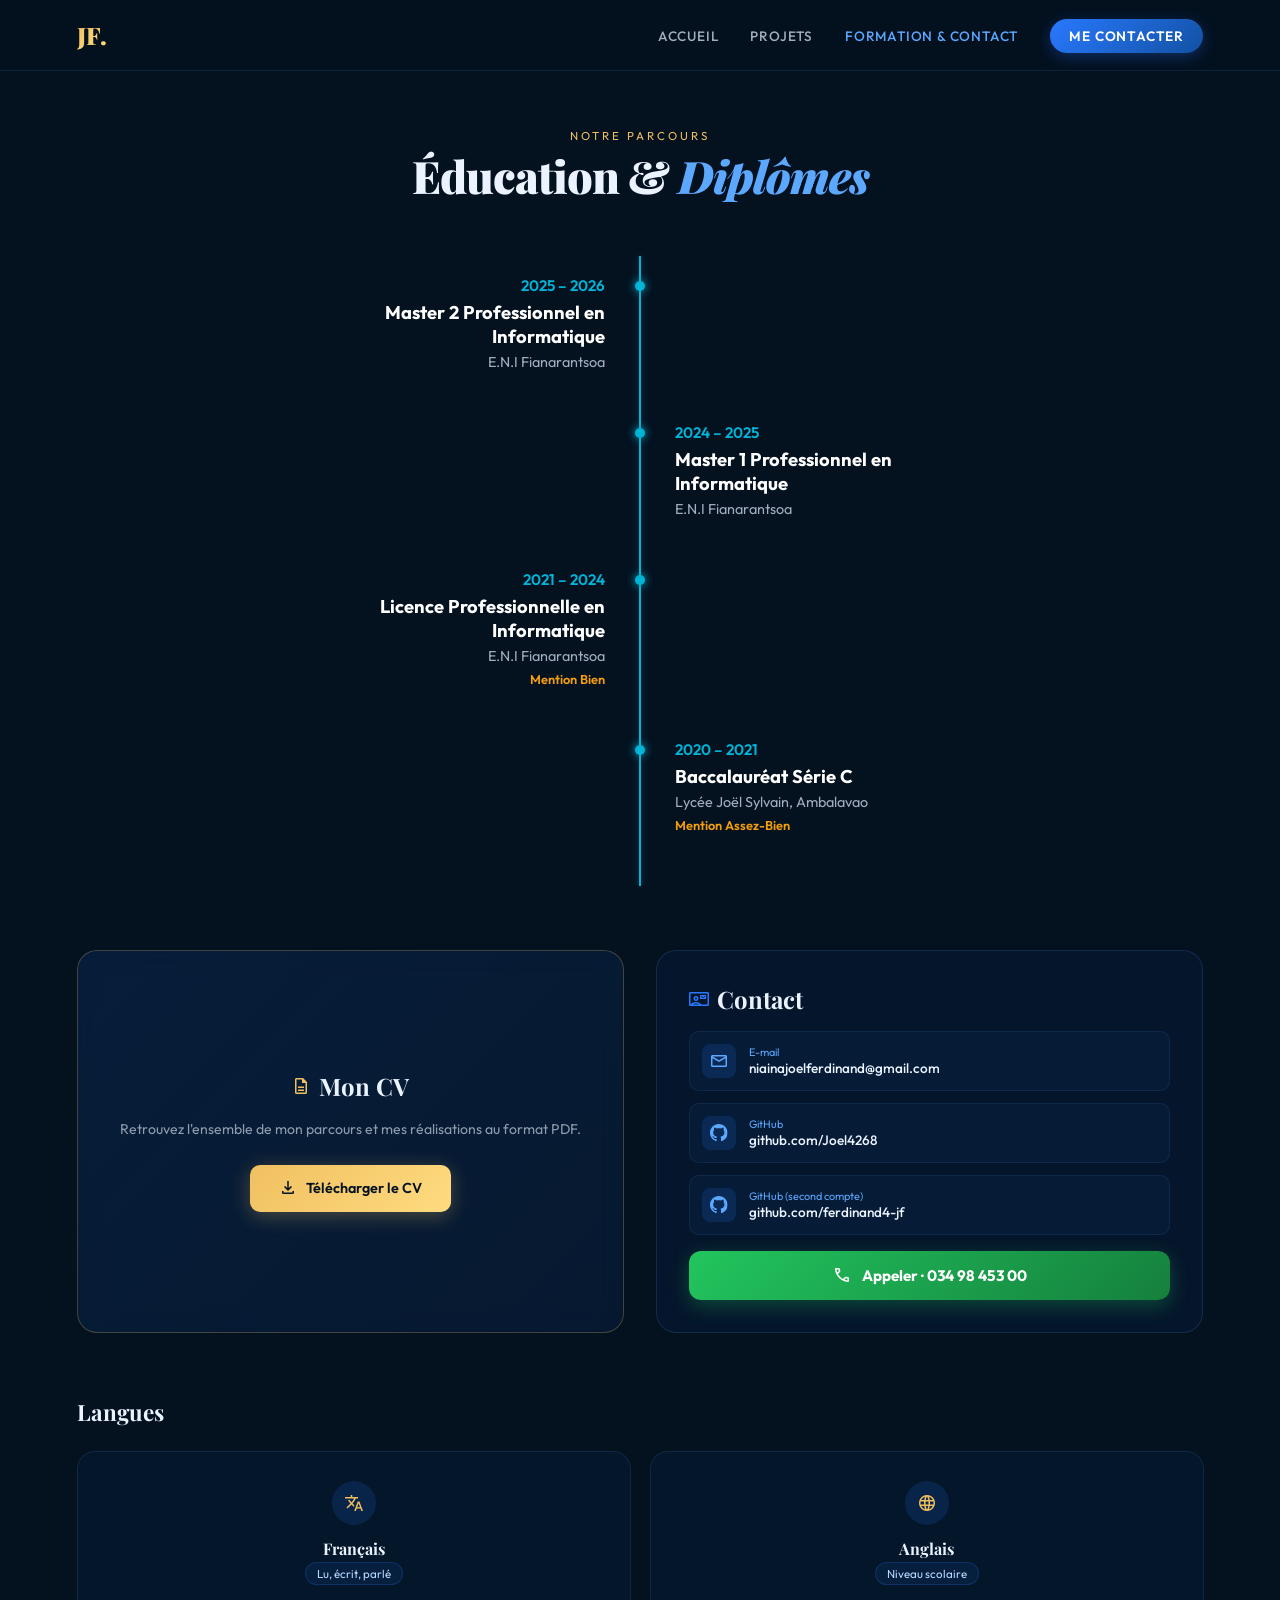
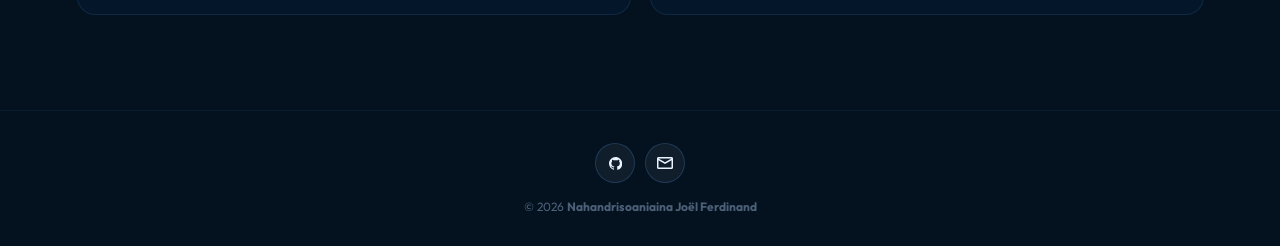
==== commit d218206d: "modification de disegn" ====
--- a/contact.html
+++ b/contact.html
@@ -93,36 +93,55 @@
 
     <main id="contenu">
         <section style="padding-top: 8rem;" aria-labelledby="formation-title">
-            <div class="section-tag reveal">Formation académique</div>
-            <h1 class="section-h reveal" id="formation-title">Éducation &amp; <span>Diplômes</span></h1>
-
-            <div class="edu-row">
-                <article class="edu-card tilt reveal">
-                    <div class="edu-icon"><span class="material-symbols-outlined">school</span></div>
-                    <h2 class="edu-d">Master 2 Professionnel en Informatique</h2>
-                    <div class="edu-s">E.N.I Fianarantsoa</div>
-                    <span class="edu-y">2025 – 2026</span>
-                </article>
-                <article class="edu-card tilt reveal">
-                    <div class="edu-icon"><span class="material-symbols-outlined">school</span></div>
-                    <h2 class="edu-d">Master 1 Professionnel en Informatique</h2>
-                    <div class="edu-s">E.N.I Fianarantsoa</div>
-                    <span class="edu-y">2024 – 2025</span>
-                </article>
-                <article class="edu-card tilt reveal">
-                    <div class="edu-icon"><span class="material-symbols-outlined">workspace_premium</span></div>
-                    <h2 class="edu-d">Licence Professionnelle en Informatique</h2>
-                    <div class="edu-s">E.N.I Fianarantsoa</div>
-                    <div class="edu-m">Mention Bien</div>
-                    <span class="edu-y">2021 – 2024</span>
-                </article>
-                <article class="edu-card tilt reveal">
-                    <div class="edu-icon"><span class="material-symbols-outlined">menu_book</span></div>
-                    <h2 class="edu-d">Baccalauréat Série C</h2>
-                    <div class="edu-s">Lycée Joël Sylvain, Ambalavao</div>
-                    <div class="edu-m">Mention Assez-Bien</div>
-                    <span class="edu-y">2020 – 2021</span>
-                </article>
+            <div class="section-tag reveal" style="text-align: center; margin-bottom: 0.5rem;">Notre Parcours</div>
+            <h1 class="section-h reveal" id="formation-title" style="text-align: center; margin-bottom: 3.5rem;">
+                Éducation &amp; <span>Diplômes</span></h1>
+
+            <!-- Timeline Chronologique (Style ITDC MADA) -->
+            <div class="timeline-container reveal">
+                <div class="timeline-line"></div>
+
+                <!-- Master 2 -->
+                <div class="timeline-item left">
+                    <div class="timeline-dot"></div>
+                    <div class="timeline-content">
+                        <span class="timeline-year">2025 – 2026</span>
+                        <h2 class="timeline-title">Master 2 Professionnel en Informatique</h2>
+                        <p class="timeline-sub">E.N.I Fianarantsoa</p>
+                    </div>
+                </div>
+
+                <!-- Master 1 -->
+                <div class="timeline-item right">
+                    <div class="timeline-dot"></div>
+                    <div class="timeline-content">
+                        <span class="timeline-year">2024 – 2025</span>
+                        <h2 class="timeline-title">Master 1 Professionnel en Informatique</h2>
+                        <p class="timeline-sub">E.N.I Fianarantsoa</p>
+                    </div>
+                </div>
+
+                <!-- Licence -->
+                <div class="timeline-item left">
+                    <div class="timeline-dot"></div>
+                    <div class="timeline-content">
+                        <span class="timeline-year">2021 – 2024</span>
+                        <h2 class="timeline-title">Licence Professionnelle en Informatique</h2>
+                        <p class="timeline-sub">E.N.I Fianarantsoa</p>
+                        <div class="timeline-badge">Mention Bien</div>
+                    </div>
+                </div>
+
+                <!-- Baccalauréat -->
+                <div class="timeline-item right">
+                    <div class="timeline-dot"></div>
+                    <div class="timeline-content">
+                        <span class="timeline-year">2020 – 2021</span>
+                        <h2 class="timeline-title">Baccalauréat Série C</h2>
+                        <p class="timeline-sub">Lycée Joël Sylvain, Ambalavao</p>
+                        <div class="timeline-badge">Mention Assez-Bien</div>
+                    </div>
+                </div>
             </div>
 
             <div class="cv-contact-grid">
--- a/css/style.css
+++ b/css/style.css
@@ -49,7 +49,6 @@
 .material-symbols-outlined {
     font-size: 1.25rem;
     vertical-align: middle;
-    /* les icônes fonctionnent par ligature : jamais de majuscules ni d'espacement */
     text-transform: none;
     letter-spacing: normal;
     font-style: normal;
@@ -163,7 +162,7 @@
     justify-content: center;
 }
 
-/* HERO */
+/* HERO SECTION - SANS RADIAL & SANS CARREAUX */
 #hero {
     min-height: 92vh;
     display: grid;
@@ -171,29 +170,7 @@
     position: relative;
     overflow: hidden;
     padding-top: 8rem;
-}
-
-#hero::before {
-    content: '';
-    position: absolute;
-    inset: 0;
-    z-index: 0;
-    background:
-        radial-gradient(ellipse 70% 80% at 100% 60%, rgba(18, 81, 163, 0.55) 0%, transparent 60%),
-        radial-gradient(ellipse 50% 50% at 10% 20%, rgba(41, 121, 255, 0.18) 0%, transparent 55%),
-        linear-gradient(155deg, #04111f 0%, #071e3d 50%, #04111f 100%);
-}
-
-.hero-grid-bg {
-    position: absolute;
-    inset: 0;
-    z-index: 0;
-    background-image:
-        linear-gradient(rgba(92, 168, 255, 0.06) 1px, transparent 1px),
-        linear-gradient(90deg, rgba(92, 168, 255, 0.06) 1px, transparent 1px);
-    background-size: 56px 56px;
-    mask-image: radial-gradient(ellipse 80% 70% at 60% 50%, #000 20%, transparent 75%);
-    -webkit-mask-image: radial-gradient(ellipse 80% 70% at 60% 50%, #000 20%, transparent 75%);
+    background: var(--ink);
 }
 
 .hero-left {
@@ -207,14 +184,14 @@
     position: relative;
     z-index: 1;
     display: flex;
-    align-items: flex-end;
+    align-items: center;
     justify-content: center;
 }
 
 .scene-wrap {
     position: absolute;
-    inset: -4% -14% 0 -14%;
-    z-index: 2;
+    inset: -10% -20% -10% -20%;
+    z-index: 1;
     pointer-events: none;
 }
 
@@ -224,6 +201,116 @@
     display: block;
 }
 
+/* CADRE PHOTO DE PROFIL PRO */
+.photo-container-pro {
+    position: relative;
+    width: 340px;
+    height: 450px;
+    z-index: 3;
+    animation: floatPro 6s ease-in-out infinite;
+    transform-style: preserve-3d;
+    transition: transform 0.2s ease-out;
+}
+
+@keyframes floatPro {
+
+    0%,
+    100% {
+        transform: translateY(0px) rotate(0deg);
+    }
+
+    50% {
+        transform: translateY(-12px) rotate(0.5deg);
+    }
+}
+
+.photo-tech-border {
+    position: absolute;
+    inset: -6px;
+    background: linear-gradient(135deg, var(--gold), var(--sky), var(--glow));
+    clip-path: polygon(12% 0%, 88% 0%, 100% 12%, 100% 88%, 88% 100%, 12% 100%, 0% 88%, 0% 12%);
+    z-index: 1;
+    opacity: 0.85;
+    transition: opacity 0.3s;
+}
+
+.photo-container-pro:hover .photo-tech-border {
+    opacity: 1;
+}
+
+.photo-wrapper {
+    position: relative;
+    width: 100%;
+    height: 100%;
+    z-index: 2;
+    background: var(--navy);
+    clip-path: polygon(12% 0%, 88% 0%, 100% 12%, 100% 88%, 88% 100%, 12% 100%, 0% 88%, 0% 12%);
+    overflow: hidden;
+}
+
+.photo-wrapper img {
+    width: 100%;
+    height: 100%;
+    object-fit: cover;
+    object-position: top center;
+    filter: saturate(1.05) contrast(1.05);
+    transition: transform 0.5s ease;
+}
+
+.photo-container-pro:hover .photo-wrapper img {
+    transform: scale(1.05);
+}
+
+/* Badges Pro Flottants */
+.pro-badge {
+    position: absolute;
+    z-index: 4;
+    padding: 0.55rem 1rem;
+    border-radius: 12px;
+    font-size: 0.78rem;
+    font-weight: 600;
+    backdrop-filter: blur(12px);
+    display: flex;
+    align-items: center;
+    gap: 0.5rem;
+    box-shadow: 0 10px 25px rgba(0, 0, 0, 0.4);
+    border: 1px solid rgba(255, 255, 255, 0.15);
+    transition: transform 0.3s ease;
+}
+
+.badge-top-left {
+    top: 20px;
+    left: -25px;
+    background: rgba(4, 17, 31, 0.88);
+    color: var(--white);
+    border-left: 3px solid var(--gold);
+}
+
+.badge-bottom-right {
+    bottom: 25px;
+    right: -25px;
+    background: rgba(7, 30, 61, 0.88);
+    color: var(--gold2);
+    border-right: 3px solid var(--sky);
+}
+
+.dot-online {
+    width: 8px;
+    height: 8px;
+    background: #22c55e;
+    border-radius: 50%;
+    box-shadow: 0 0 8px #22c55e;
+}
+
+.photo-container-pro:hover .badge-top-left {
+    transform: translate(-5px, -5px);
+}
+
+.photo-container-pro:hover .badge-bottom-right {
+    transform: translate(5px, 5px);
+}
+
+/* DÉTAILS HERO TEXTE ET ACTIONS */
 .avail {
     display: inline-flex;
     align-items: center;
@@ -424,32 +511,6 @@
     border-color: var(--sky);
     color: var(--sky);
     background: rgba(41, 121, 255, 0.08);
-}
-
-.photo-wrapper {
-    position: relative;
-    width: 360px;
-    height: 460px;
-    flex-shrink: 0;
-}
-
-.photo-wrapper::before {
-    content: '';
-    position: absolute;
-    inset: -3px;
-    border-radius: 36px 36px 0 0;
-    background: linear-gradient(135deg, var(--gold), var(--sky), var(--gold2));
-    z-index: 0;
-}
-
-.photo-wrapper img {
-    width: 100%;
-    height: 100%;
-    object-fit: cover;
-    object-position: top center;
-    border-radius: 34px 34px 0 0;
-    position: relative;
-    z-index: 1;
 }
 
 .scroll-cue {
@@ -1109,17 +1170,30 @@
     }
 
     .hero-right {
-        min-height: 430px;
-        margin-top: 1rem;
+        min-height: 480px;
+        margin-top: 2rem;
     }
 
     .scroll-cue {
         display: none;
     }
 
-    .photo-wrapper {
-        width: 260px;
-        height: 340px;
+    .photo-container-pro {
+        width: 270px;
+        height: 360px;
+    }
+
+    .pro-badge {
+        font-size: 0.7rem;
+        padding: 0.4rem 0.7rem;
+    }
+
+    .badge-top-left {
+        left: -10px;
+    }
+
+    .badge-bottom-right {
+        right: -10px;
     }
 
     .scene-wrap {
@@ -1188,4 +1262,376 @@
         opacity: 1;
         transform: none;
     }
+}
+
+.timeline-container {
+    position: relative;
+    max-width: 800px;
+    margin: 0 auto 5rem auto;
+    padding: 10px 0;
+}
+
+/* Ligne centrale */
+.timeline-line {
+    position: absolute;
+    width: 2px;
+    background-color: #00b4d8;
+    top: 0;
+    bottom: 0;
+    left: 50%;
+    transform: translateX(-50%);
+    box-shadow: 0 0 8px rgba(0, 180, 216, 0.4);
+}
+
+/* Bloc d'événement */
+.timeline-item {
+    position: relative;
+    width: 50%;
+    padding: 10px 35px;
+    box-sizing: border-box;
+    margin-bottom: 2rem;
+}
+
+.timeline-item.left {
+    left: 0;
+    text-align: right;
+}
+
+.timeline-item.right {
+    left: 50%;
+    text-align: left;
+}
+
+/* Point d'ancrage sur la ligne */
+.timeline-dot {
+    position: absolute;
+    width: 10px;
+    height: 10px;
+    background-color: #00b4d8;
+    border-radius: 50%;
+    top: 15px;
+    z-index: 2;
+    box-shadow: 0 0 10px #00b4d8;
+}
+
+.timeline-item.left .timeline-dot {
+    right: -5px;
+}
+
+.timeline-item.right .timeline-dot {
+    left: -5px;
+}
+
+/* Typographies et details */
+.timeline-year {
+    font-size: 0.95rem;
+    font-weight: 600;
+    color: #00b4d8;
+    display: block;
+    margin-bottom: 6px;
+}
+
+.timeline-title {
+    font-size: 1.15rem;
+    font-weight: 700;
+    color: #ffffff;
+    margin: 0 0 4px 0;
+    line-height: 1.3;
+}
+
+.timeline-sub {
+    font-size: 0.9rem;
+    color: #a0aec0;
+    margin: 0;
+}
+
+.timeline-badge {
+    display: inline-block;
+    margin-top: 6px;
+    font-size: 0.8rem;
+    color: #f59e0b;
+    font-weight: 600;
+}
+
+/* Responsive pour mobiles et tablettes */
+@media (max-width: 768px) {
+    .timeline-line {
+        left: 20px;
+    }
+
+    .timeline-item {
+        width: 100%;
+        padding-left: 45px;
+        padding-right: 15px;
+        margin-bottom: 2.5rem;
+    }
+
+    .timeline-item.left,
+    .timeline-item.right {
+        left: 0;
+        text-align: left;
+    }
+
+    .timeline-item.left .timeline-dot,
+    .timeline-item.right .timeline-dot {
+        left: 15px;
+    }
+}
+
+/* ==========================================================================
+   TIMELINE CHRONOLOGIQUE & COMPÉTENCES
+   ========================================================================== */
+
+.timeline-container {
+    position: relative;
+    max-width: 800px;
+    margin: 0 auto 4rem auto;
+    padding: 10px 0;
+}
+
+/* Ligne centrale lumineuse */
+.timeline-line {
+    position: absolute;
+    width: 2px;
+    background-color: #00b4d8;
+    top: 0;
+    bottom: 0;
+    left: 50%;
+    transform: translateX(-50%);
+    box-shadow: 0 0 8px rgba(0, 180, 216, 0.4);
+}
+
+/* Blocs alternés */
+.timeline-item {
+    position: relative;
+    width: 50%;
+    padding: 10px 35px;
+    box-sizing: border-box;
+    margin-bottom: 2rem;
+}
+
+.timeline-item.left {
+    left: 0;
+    text-align: right;
+}
+
+.timeline-item.right {
+    left: 50%;
+    text-align: left;
+}
+
+/* Points sur la ligne */
+.timeline-dot {
+    position: absolute;
+    width: 10px;
+    height: 10px;
+    background-color: #00b4d8;
+    border-radius: 50%;
+    top: 15px;
+    z-index: 2;
+    box-shadow: 0 0 10px #00b4d8;
+}
+
+.timeline-item.left .timeline-dot {
+    right: -5px;
+}
+
+.timeline-item.right .timeline-dot {
+    left: -5px;
+}
+
+/* Textes & Détails */
+.timeline-year {
+    font-size: 0.95rem;
+    font-weight: 600;
+    color: #00b4d8;
+    display: block;
+    margin-bottom: 6px;
+}
+
+.timeline-title {
+    font-size: 1.15rem;
+    font-weight: 700;
+    color: #ffffff;
+    margin: 0 0 4px 0;
+    line-height: 1.3;
+}
+
+.timeline-sub {
+    font-size: 0.9rem;
+    color: #a0aec0;
+    margin: 0;
+}
+
+/* Responsivité Mobile */
+@media (max-width: 768px) {
+    .timeline-line {
+        left: 20px;
+    }
+
+    .timeline-item {
+        width: 100%;
+        padding-left: 45px;
+        padding-right: 15px;
+        margin-bottom: 2.5rem;
+    }
+
+    .timeline-item.left,
+    .timeline-item.right {
+        left: 0;
+        text-align: left;
+    }
+
+    .timeline-item.left .timeline-dot,
+    .timeline-item.right .timeline-dot {
+        left: 15px;
+    }
+}
+
+
+
+.project-filters {
+    display: flex;
+    justify-content: center;
+    gap: 12px;
+    margin-bottom: 3rem;
+    flex-wrap: wrap;
+}
+
+.p-filter-btn {
+    background: rgba(255, 255, 255, 0.05);
+    border: 1px solid rgba(255, 255, 255, 0.1);
+    color: #a0aec0;
+    padding: 8px 22px;
+    border-radius: 30px;
+    font-size: 0.9rem;
+    font-weight: 500;
+    cursor: pointer;
+    transition: all 0.3s ease;
+}
+
+.p-filter-btn:hover,
+.p-filter-btn.active {
+    background: #00b4d8;
+    color: #ffffff;
+    border-color: #00b4d8;
+    box-shadow: 0 4px 15px rgba(0, 180, 216, 0.35);
+}
+
+.projects-grid {
+    display: grid;
+    grid-template-columns: repeat(auto-fill, minmax(320px, 1fr));
+    gap: 2rem;
+    max-width: 1150px;
+    margin: 0 auto 4rem auto;
+}
+
+.project-card {
+    background: #ffffff;
+    border-radius: 16px;
+    overflow: hidden;
+    box-shadow: 0 10px 25px rgba(0, 0, 0, 0.2);
+    transition: transform 0.3s ease, box-shadow 0.3s ease;
+    display: flex;
+    flex-direction: column;
+}
+
+.project-card:hover {
+    transform: translateY(-8px);
+    box-shadow: 0 18px 35px rgba(0, 180, 216, 0.25);
+}
+
+.project-img-wrapper {
+    position: relative;
+    width: 100%;
+    height: 190px;
+    overflow: hidden;
+    background-color: #0d1b2a;
+}
+
+.project-img {
+    width: 100%;
+    height: 100%;
+    object-fit: cover;
+    transition: transform 0.4s ease;
+}
+
+.project-card:hover .project-img {
+    transform: scale(1.08);
+}
+
+.project-badge {
+    position: absolute;
+    top: 12px;
+    left: 12px;
+    background: rgba(0, 180, 216, 0.9);
+    color: #ffffff;
+    font-size: 0.75rem;
+    font-weight: 600;
+    padding: 4px 12px;
+    border-radius: 20px;
+    z-index: 2;
+}
+
+.project-body {
+    padding: 1.5rem;
+    display: flex;
+    flex-direction: column;
+    flex-grow: 1;
+}
+
+.project-title {
+    font-size: 1.2rem;
+    font-weight: 700;
+    color: #0d1b2a;
+    margin: 0 0 0.5rem 0;
+}
+
+.project-desc {
+    font-size: 0.88rem;
+    color: #4a5568;
+    line-height: 1.5;
+    margin-bottom: 1.2rem;
+    flex-grow: 1;
+}
+
+.project-tags {
+    display: flex;
+    flex-wrap: wrap;
+    gap: 6px;
+    margin-bottom: 1.2rem;
+}
+
+.project-tags span {
+    background: #f1f5f9;
+    color: #475569;
+    font-size: 0.75rem;
+    font-weight: 500;
+    padding: 3px 10px;
+    border-radius: 12px;
+    border: 1px solid #e2e8f0;
+}
+
+.project-btn {
+    display: inline-flex;
+    align-items: center;
+    justify-content: center;
+    gap: 8px;
+    width: 100%;
+    background: #00b4d8;
+    color: #ffffff;
+    font-weight: 600;
+    font-size: 0.9rem;
+    padding: 10px 0;
+    border-radius: 8px;
+    text-decoration: none;
+    transition: background 0.3s ease;
+}
+
+.project-btn:hover {
+    background: #0077b6;
+}
+
+.project-card.hide {
+    display: none;
 }
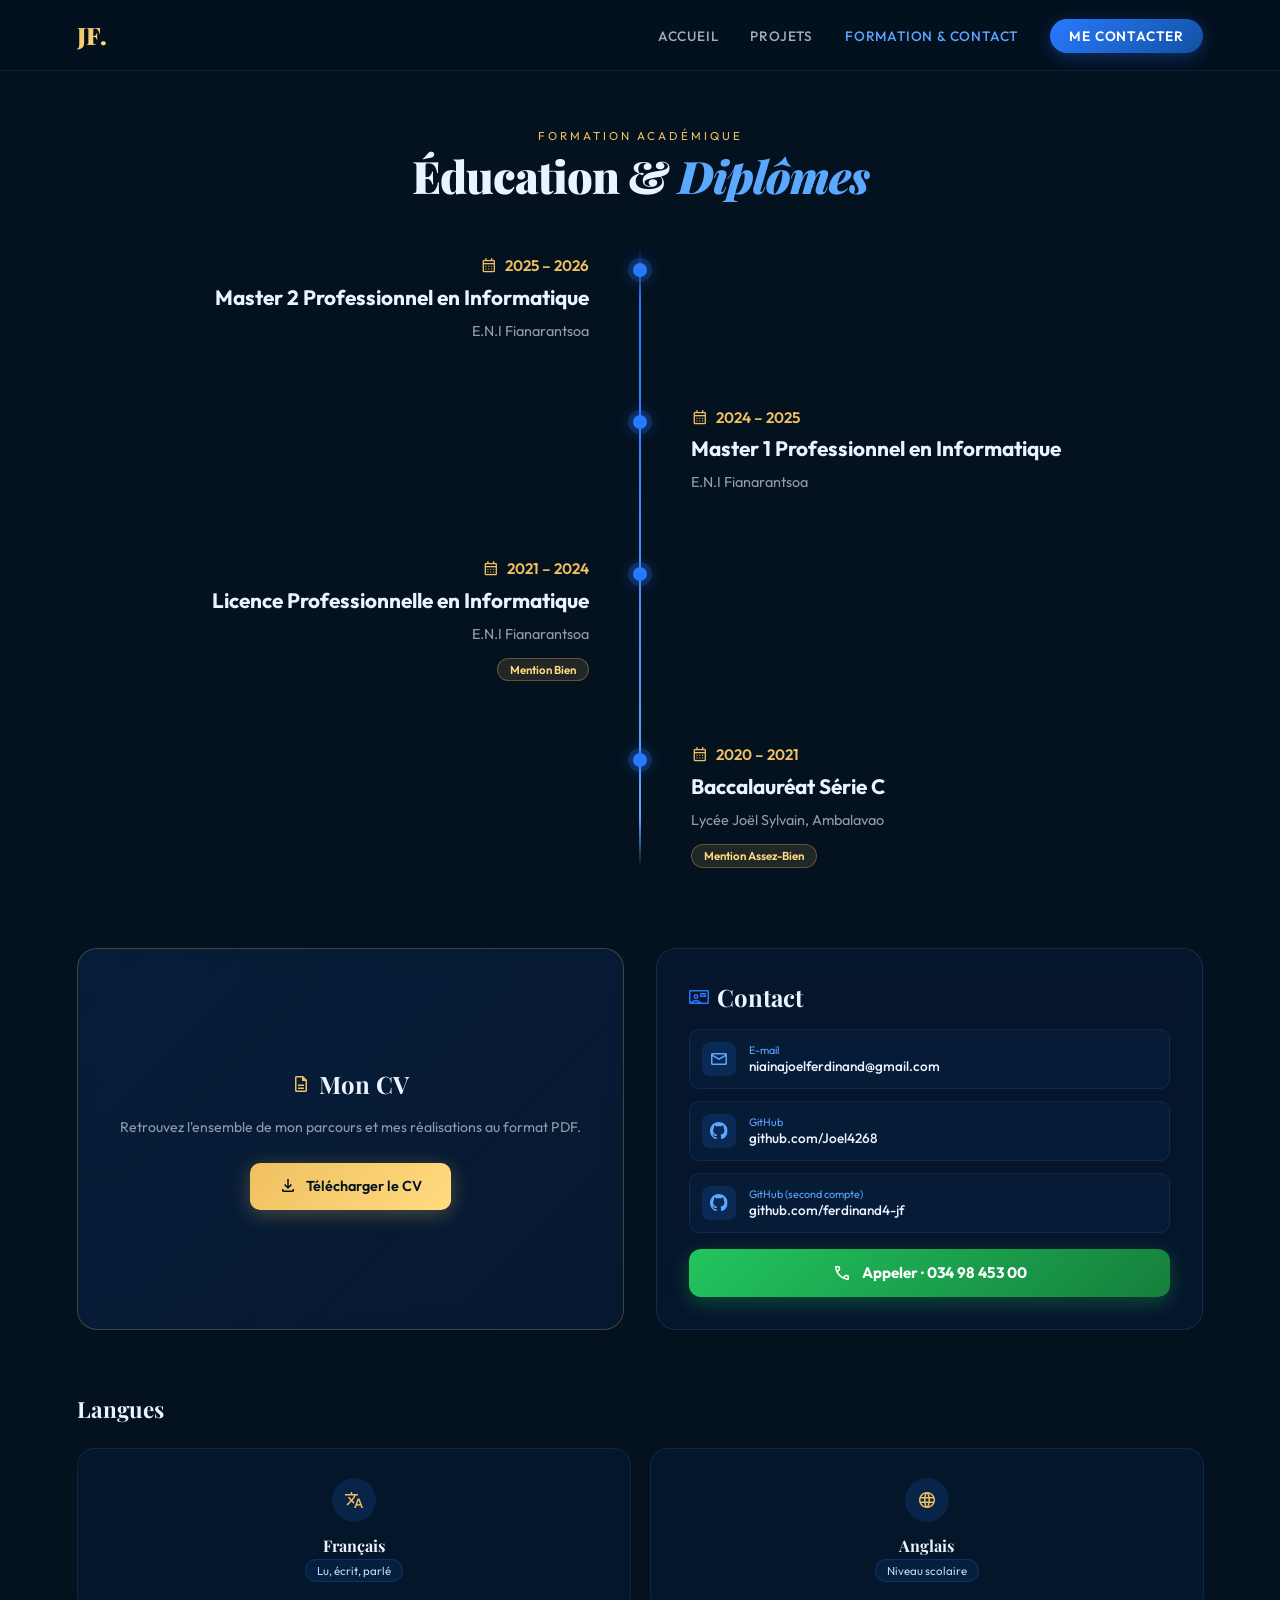
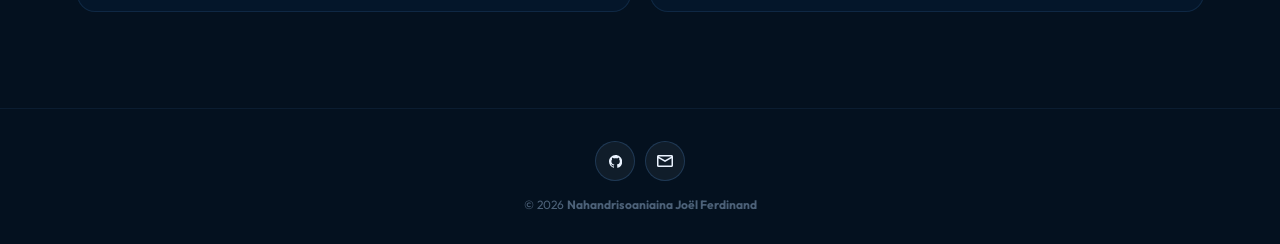
==== commit 344d06ac: "modification de disegn" ====
--- a/contact.html
+++ b/contact.html
@@ -93,53 +93,50 @@
 
     <main id="contenu">
         <section style="padding-top: 8rem;" aria-labelledby="formation-title">
-            <div class="section-tag reveal" style="text-align: center; margin-bottom: 0.5rem;">Notre Parcours</div>
-            <h1 class="section-h reveal" id="formation-title" style="text-align: center; margin-bottom: 3.5rem;">
-                Éducation &amp; <span>Diplômes</span></h1>
-
-            <!-- Timeline Chronologique (Style ITDC MADA) -->
-            <div class="timeline-container reveal">
-                <div class="timeline-line"></div>
-
-                <!-- Master 2 -->
-                <div class="timeline-item left">
-                    <div class="timeline-dot"></div>
-                    <div class="timeline-content">
-                        <span class="timeline-year">2025 – 2026</span>
-                        <h2 class="timeline-title">Master 2 Professionnel en Informatique</h2>
-                        <p class="timeline-sub">E.N.I Fianarantsoa</p>
-                    </div>
-                </div>
-
-                <!-- Master 1 -->
-                <div class="timeline-item right">
-                    <div class="timeline-dot"></div>
-                    <div class="timeline-content">
-                        <span class="timeline-year">2024 – 2025</span>
-                        <h2 class="timeline-title">Master 1 Professionnel en Informatique</h2>
-                        <p class="timeline-sub">E.N.I Fianarantsoa</p>
-                    </div>
-                </div>
-
-                <!-- Licence -->
-                <div class="timeline-item left">
-                    <div class="timeline-dot"></div>
-                    <div class="timeline-content">
-                        <span class="timeline-year">2021 – 2024</span>
-                        <h2 class="timeline-title">Licence Professionnelle en Informatique</h2>
-                        <p class="timeline-sub">E.N.I Fianarantsoa</p>
-                        <div class="timeline-badge">Mention Bien</div>
-                    </div>
-                </div>
-
-                <!-- Baccalauréat -->
-                <div class="timeline-item right">
-                    <div class="timeline-dot"></div>
-                    <div class="timeline-content">
-                        <span class="timeline-year">2020 – 2021</span>
-                        <h2 class="timeline-title">Baccalauréat Série C</h2>
-                        <p class="timeline-sub">Lycée Joël Sylvain, Ambalavao</p>
-                        <div class="timeline-badge">Mention Assez-Bien</div>
+            <div class="section-tag reveal" style="text-align:center">Formation académique</div>
+            <h1 class="section-h reveal" id="formation-title" style="text-align:center">Éducation &amp;
+                <span>Diplômes</span></h1>
+
+            <div class="tl">
+                <div class="tl-item left reveal">
+                    <span class="tl-dot" aria-hidden="true"></span>
+                    <div class="tl-body">
+                        <span class="tl-year"><span class="material-symbols-outlined">calendar_month</span> 2025 –
+                            2026</span>
+                        <h2 class="tl-title">Master 2 Professionnel en Informatique</h2>
+                        <p class="tl-desc">E.N.I Fianarantsoa</p>
+                    </div>
+                </div>
+
+                <div class="tl-item right reveal">
+                    <span class="tl-dot" aria-hidden="true"></span>
+                    <div class="tl-body">
+                        <span class="tl-year"><span class="material-symbols-outlined">calendar_month</span> 2024 –
+                            2025</span>
+                        <h2 class="tl-title">Master 1 Professionnel en Informatique</h2>
+                        <p class="tl-desc">E.N.I Fianarantsoa</p>
+                    </div>
+                </div>
+
+                <div class="tl-item left reveal">
+                    <span class="tl-dot" aria-hidden="true"></span>
+                    <div class="tl-body">
+                        <span class="tl-year"><span class="material-symbols-outlined">calendar_month</span> 2021 –
+                            2024</span>
+                        <h2 class="tl-title">Licence Professionnelle en Informatique</h2>
+                        <p class="tl-desc">E.N.I Fianarantsoa</p>
+                        <span class="tl-badge">Mention Bien</span>
+                    </div>
+                </div>
+
+                <div class="tl-item right reveal">
+                    <span class="tl-dot" aria-hidden="true"></span>
+                    <div class="tl-body">
+                        <span class="tl-year"><span class="material-symbols-outlined">calendar_month</span> 2020 –
+                            2021</span>
+                        <h2 class="tl-title">Baccalauréat Série C</h2>
+                        <p class="tl-desc">Lycée Joël Sylvain, Ambalavao</p>
+                        <span class="tl-badge">Mention Assez-Bien</span>
                     </div>
                 </div>
             </div>
--- a/css/style.css
+++ b/css/style.css
@@ -49,6 +49,7 @@
 .material-symbols-outlined {
     font-size: 1.25rem;
     vertical-align: middle;
+    /* les icônes fonctionnent par ligature : jamais de majuscules ni d'espacement */
     text-transform: none;
     letter-spacing: normal;
     font-style: normal;
@@ -162,7 +163,7 @@
     justify-content: center;
 }
 
-/* HERO SECTION - SANS RADIAL & SANS CARREAUX */
+/* HERO */
 #hero {
     min-height: 92vh;
     display: grid;
@@ -170,7 +171,6 @@
     position: relative;
     overflow: hidden;
     padding-top: 8rem;
-    background: var(--ink);
 }
 
 .hero-left {
@@ -180,137 +180,6 @@
     z-index: 3;
 }
 
-.hero-right {
-    position: relative;
-    z-index: 1;
-    display: flex;
-    align-items: center;
-    justify-content: center;
-}
-
-.scene-wrap {
-    position: absolute;
-    inset: -10% -20% -10% -20%;
-    z-index: 1;
-    pointer-events: none;
-}
-
-#scene {
-    width: 100%;
-    height: 100%;
-    display: block;
-}
-
-/* CADRE PHOTO DE PROFIL PRO */
-.photo-container-pro {
-    position: relative;
-    width: 340px;
-    height: 450px;
-    z-index: 3;
-    animation: floatPro 6s ease-in-out infinite;
-    transform-style: preserve-3d;
-    transition: transform 0.2s ease-out;
-}
-
-@keyframes floatPro {
-
-    0%,
-    100% {
-        transform: translateY(0px) rotate(0deg);
-    }
-
-    50% {
-        transform: translateY(-12px) rotate(0.5deg);
-    }
-}
-
-.photo-tech-border {
-    position: absolute;
-    inset: -6px;
-    background: linear-gradient(135deg, var(--gold), var(--sky), var(--glow));
-    clip-path: polygon(12% 0%, 88% 0%, 100% 12%, 100% 88%, 88% 100%, 12% 100%, 0% 88%, 0% 12%);
-    z-index: 1;
-    opacity: 0.85;
-    transition: opacity 0.3s;
-}
-
-.photo-container-pro:hover .photo-tech-border {
-    opacity: 1;
-}
-
-.photo-wrapper {
-    position: relative;
-    width: 100%;
-    height: 100%;
-    z-index: 2;
-    background: var(--navy);
-    clip-path: polygon(12% 0%, 88% 0%, 100% 12%, 100% 88%, 88% 100%, 12% 100%, 0% 88%, 0% 12%);
-    overflow: hidden;
-}
-
-.photo-wrapper img {
-    width: 100%;
-    height: 100%;
-    object-fit: cover;
-    object-position: top center;
-    filter: saturate(1.05) contrast(1.05);
-    transition: transform 0.5s ease;
-}
-
-.photo-container-pro:hover .photo-wrapper img {
-    transform: scale(1.05);
-}
-
-/* Badges Pro Flottants */
-.pro-badge {
-    position: absolute;
-    z-index: 4;
-    padding: 0.55rem 1rem;
-    border-radius: 12px;
-    font-size: 0.78rem;
-    font-weight: 600;
-    backdrop-filter: blur(12px);
-    display: flex;
-    align-items: center;
-    gap: 0.5rem;
-    box-shadow: 0 10px 25px rgba(0, 0, 0, 0.4);
-    border: 1px solid rgba(255, 255, 255, 0.15);
-    transition: transform 0.3s ease;
-}
-
-.badge-top-left {
-    top: 20px;
-    left: -25px;
-    background: rgba(4, 17, 31, 0.88);
-    color: var(--white);
-    border-left: 3px solid var(--gold);
-}
-
-.badge-bottom-right {
-    bottom: 25px;
-    right: -25px;
-    background: rgba(7, 30, 61, 0.88);
-    color: var(--gold2);
-    border-right: 3px solid var(--sky);
-}
-
-.dot-online {
-    width: 8px;
-    height: 8px;
-    background: #22c55e;
-    border-radius: 50%;
-    box-shadow: 0 0 8px #22c55e;
-}
-
-.photo-container-pro:hover .badge-top-left {
-    transform: translate(-5px, -5px);
-}
-
-.photo-container-pro:hover .badge-bottom-right {
-    transform: translate(5px, 5px);
-}
-
-/* DÉTAILS HERO TEXTE ET ACTIONS */
 .avail {
     display: inline-flex;
     align-items: center;
@@ -706,45 +575,6 @@
 }
 
 /* FILTERS */
-.filters {
-    display: flex;
-    flex-wrap: wrap;
-    gap: 0.6rem;
-    margin-bottom: 2rem;
-}
-
-.chip {
-    display: inline-flex;
-    align-items: center;
-    gap: 0.4rem;
-    font-family: inherit;
-    font-size: 0.82rem;
-    font-weight: 500;
-    color: var(--frost);
-    background: rgba(41, 121, 255, 0.08);
-    border: 1px solid rgba(92, 168, 255, 0.22);
-    padding: 0.5rem 1rem;
-    border-radius: 100px;
-    cursor: pointer;
-    transition: 0.25s;
-}
-
-.chip:hover {
-    border-color: var(--sky);
-    color: #fff;
-}
-
-.chip[aria-pressed="true"] {
-    background: linear-gradient(135deg, var(--gold), var(--gold2));
-    color: var(--ink);
-    border-color: transparent;
-    font-weight: 600;
-}
-
-.chip .material-symbols-outlined {
-    font-size: 1.05rem;
-}
-
 /* PROJECTS */
 .exp-grid {
     display: grid;
@@ -1128,6 +958,688 @@
     margin-bottom: 1rem;
 }
 
+
+/* ================= HERO : fond 3D + cadre photo ================= */
+#hero::before {
+    content: '';
+    position: absolute;
+    inset: 0;
+    z-index: 0;
+    background: linear-gradient(155deg, #04111f 0%, #071e3d 55%, #04111f 100%);
+}
+
+#hero::after {
+    content: '';
+    position: absolute;
+    left: 0;
+    right: 0;
+    bottom: 0;
+    height: 140px;
+    z-index: 2;
+    pointer-events: none;
+    background: linear-gradient(to bottom, rgba(4, 17, 31, 0), var(--ink));
+}
+
+#scene {
+    position: absolute;
+    inset: 0;
+    width: 100%;
+    height: 100%;
+    z-index: 1;
+    pointer-events: none;
+    display: block;
+    -webkit-mask-image: linear-gradient(to bottom, transparent 0%, #000 26%, #000 100%);
+    mask-image: linear-gradient(to bottom, transparent 0%, #000 26%, #000 100%);
+}
+
+.hero-shade {
+    position: absolute;
+    inset: 0;
+    z-index: 2;
+    pointer-events: none;
+    background: linear-gradient(90deg, rgba(4, 17, 31, 0.9) 0%, rgba(4, 17, 31, 0.62) 38%, rgba(4, 17, 31, 0) 70%);
+}
+
+.hero-right {
+    position: relative;
+    z-index: 3;
+    display: flex;
+    align-items: center;
+    justify-content: center;
+    padding-bottom: 2rem;
+}
+
+.photo-3d {
+    position: relative;
+    transform: perspective(1100px) rotateX(var(--px, 0deg)) rotateY(var(--py, 0deg));
+    transition: transform 0.25s ease-out;
+}
+
+.photo-wrapper {
+    position: relative;
+    width: 380px;
+    height: 480px;
+    border-radius: 28px;
+    flex-shrink: 0;
+}
+
+.photo-wrapper::before {
+    content: '';
+    position: absolute;
+    inset: 0;
+    transform: translate(16px, 16px);
+    border-radius: 28px;
+    border: 1px solid rgba(240, 192, 96, 0.5);
+    z-index: 0;
+}
+
+.photo-wrapper::after {
+    content: '';
+    position: absolute;
+    inset: 0;
+    border-radius: 28px;
+    z-index: 3;
+    pointer-events: none;
+    box-shadow: 0 30px 80px rgba(0, 0, 0, 0.55), 0 0 0 1px rgba(184, 217, 255, 0.2), 0 0 70px rgba(41, 121, 255, 0.2);
+}
+
+.photo-wrapper img {
+    position: relative;
+    z-index: 1;
+    width: 100%;
+    height: 100%;
+    object-fit: cover;
+    object-position: top center;
+    border-radius: 28px;
+}
+
+.photo-shade {
+    position: absolute;
+    inset: 0;
+    z-index: 2;
+    border-radius: 28px;
+    pointer-events: none;
+    background: linear-gradient(to top, rgba(4, 17, 31, 0.88) 0%, rgba(4, 17, 31, 0) 40%);
+}
+
+.photo-card {
+    position: absolute;
+    left: 16px;
+    right: 16px;
+    bottom: 16px;
+    z-index: 4;
+    display: flex;
+    align-items: center;
+    gap: 0.85rem;
+    padding: 0.8rem 1rem;
+    border-radius: 16px;
+    background: rgba(7, 30, 61, 0.55);
+    -webkit-backdrop-filter: blur(14px);
+    backdrop-filter: blur(14px);
+    border: 1px solid rgba(184, 217, 255, 0.2);
+}
+
+.photo-card-ico {
+    width: 38px;
+    height: 38px;
+    border-radius: 10px;
+    background: rgba(240, 192, 96, 0.15);
+    color: var(--gold);
+    display: flex;
+    align-items: center;
+    justify-content: center;
+    flex-shrink: 0;
+}
+
+.photo-card strong {
+    display: block;
+    font-size: 0.95rem;
+    font-weight: 600;
+}
+
+.photo-card span.sub {
+    display: block;
+    font-size: 0.74rem;
+    color: var(--frost);
+    opacity: 0.75;
+}
+
+.float-chip {
+    position: absolute;
+    z-index: 5;
+    display: inline-flex;
+    align-items: center;
+    gap: 0.5rem;
+    padding: 0.55rem 0.95rem;
+    border-radius: 100px;
+    font-size: 0.78rem;
+    font-weight: 600;
+    color: var(--white);
+    background: rgba(7, 30, 61, 0.7);
+    -webkit-backdrop-filter: blur(14px);
+    backdrop-filter: blur(14px);
+    border: 1px solid rgba(184, 217, 255, 0.22);
+    box-shadow: 0 10px 30px rgba(0, 0, 0, 0.35);
+    animation: floaty 5s ease-in-out infinite;
+}
+
+.float-chip .material-symbols-outlined {
+    color: var(--gold);
+    font-size: 1.1rem;
+}
+
+.chip-a {
+    top: -18px;
+    right: -34px;
+}
+
+.chip-b {
+    bottom: 110px;
+    left: -52px;
+    animation-delay: -2.5s;
+}
+
+@keyframes floaty {
+
+    0%,
+    100% {
+        transform: translateY(0);
+    }
+
+    50% {
+        transform: translateY(-8px);
+    }
+}
+
+/* ================= BARRE DE FILTRES (pilule) ================= */
+.filters {
+    display: flex;
+    justify-content: center;
+    margin-bottom: 3rem;
+}
+
+.filters-inner {
+    display: inline-flex;
+    flex-wrap: wrap;
+    justify-content: center;
+    gap: 0.25rem;
+    padding: 0.4rem;
+    border-radius: 100px;
+    background: rgba(11, 50, 101, 0.3);
+    border: 1px solid rgba(92, 168, 255, 0.22);
+    -webkit-backdrop-filter: blur(10px);
+    backdrop-filter: blur(10px);
+}
+
+.chip {
+    display: inline-flex;
+    align-items: center;
+    gap: 0.4rem;
+    font-family: inherit;
+    font-size: 0.86rem;
+    font-weight: 500;
+    color: rgba(234, 243, 255, 0.78);
+    background: transparent;
+    border: 0;
+    padding: 0.62rem 1.3rem;
+    border-radius: 100px;
+    cursor: pointer;
+    transition: 0.25s;
+}
+
+.chip:hover {
+    color: #fff;
+    background: rgba(41, 121, 255, 0.14);
+}
+
+.chip[aria-pressed="true"] {
+    background: linear-gradient(135deg, var(--sky), var(--royal));
+    color: #fff;
+    font-weight: 600;
+    box-shadow: 0 4px 16px rgba(41, 121, 255, 0.4);
+}
+
+.filter-count {
+    text-align: center;
+    font-size: 0.78rem;
+    color: rgba(184, 217, 255, 0.55);
+    margin: -2rem 0 2rem;
+}
+
+/* ================= CARTES (projets + compétences) ================= */
+.proj-grid {
+    display: grid;
+    grid-template-columns: repeat(3, 1fr);
+    gap: 1.8rem;
+    max-width: 1240px;
+    margin: 0 auto;
+}
+
+.proj-card {
+    display: flex;
+    flex-direction: column;
+    overflow: hidden;
+    border-radius: 22px;
+    background: rgba(7, 30, 61, 0.55);
+    border: 1px solid rgba(92, 168, 255, 0.14);
+    -webkit-backdrop-filter: blur(12px);
+    backdrop-filter: blur(12px);
+    transition: border-color 0.3s;
+}
+
+.proj-card:hover {
+    border-color: rgba(92, 168, 255, 0.4);
+}
+
+.proj-thumb {
+    position: relative;
+    height: 210px;
+    overflow: hidden;
+    background: linear-gradient(135deg, var(--t1, #0b3265), var(--t2, #2979ff));
+}
+
+.proj-card.skill .proj-thumb {
+    height: 150px;
+}
+
+.proj-card.skill .proj-thumb .thumb-ico {
+    top: 50%;
+}
+
+.proj-card.skill .proj-thumb::before {
+    background: repeating-linear-gradient(115deg, rgba(255, 255, 255, 0.05) 0 2px, transparent 2px 26px);
+}
+
+.proj-thumb::before {
+    content: '';
+    position: absolute;
+    inset: 0;
+    background: repeating-linear-gradient(115deg, rgba(255, 255, 255, 0.06) 0 2px, transparent 2px 22px);
+}
+
+.proj-badge {
+    position: absolute;
+    top: 14px;
+    left: 14px;
+    z-index: 3;
+    font-size: 0.72rem;
+    font-weight: 600;
+    padding: 0.28rem 0.8rem;
+    border-radius: 100px;
+    color: var(--ink);
+    background: rgba(234, 243, 255, 0.92);
+}
+
+.thumb-win {
+    position: absolute;
+    left: 14%;
+    right: 14%;
+    top: 40%;
+    bottom: 0;
+    border-radius: 14px 14px 0 0;
+    border: 1px solid rgba(255, 255, 255, 0.22);
+    border-bottom: 0;
+    background: linear-gradient(180deg, rgba(255, 255, 255, 0.16), rgba(255, 255, 255, 0.04));
+}
+
+.thumb-win i {
+    position: absolute;
+    top: 10px;
+    width: 7px;
+    height: 7px;
+    border-radius: 50%;
+    background: rgba(255, 255, 255, 0.55);
+}
+
+.thumb-win i:nth-child(1) {
+    left: 12px;
+}
+
+.thumb-win i:nth-child(2) {
+    left: 25px;
+}
+
+.thumb-win i:nth-child(3) {
+    left: 38px;
+}
+
+.thumb-win::after {
+    content: '';
+    position: absolute;
+    left: 14px;
+    right: 14px;
+    top: 32px;
+    bottom: 0;
+    background: repeating-linear-gradient(180deg, rgba(255, 255, 255, 0.2) 0 5px, transparent 5px 16px);
+    -webkit-mask-image: linear-gradient(90deg, #000 0%, #000 70%, transparent 100%);
+    mask-image: linear-gradient(90deg, #000 0%, #000 70%, transparent 100%);
+}
+
+.proj-thumb .thumb-ico {
+    position: absolute;
+    left: 50%;
+    top: 30%;
+    transform: translate(-50%, -50%);
+    z-index: 2;
+    width: 68px;
+    height: 68px;
+    display: flex;
+    align-items: center;
+    justify-content: center;
+    font-size: 2.1rem;
+    color: #fff;
+    border-radius: 20px;
+    background: rgba(255, 255, 255, 0.16);
+    border: 1px solid rgba(255, 255, 255, 0.32);
+    -webkit-backdrop-filter: blur(6px);
+    backdrop-filter: blur(6px);
+    box-shadow: 0 14px 30px rgba(0, 0, 0, 0.25);
+}
+
+.proj-body {
+    display: flex;
+    flex-direction: column;
+    flex: 1;
+    padding: 1.5rem 1.5rem 1.6rem;
+}
+
+.proj-meta {
+    display: flex;
+    flex-wrap: wrap;
+    gap: 0.4rem 1rem;
+    font-size: 0.74rem;
+    color: var(--glow);
+    margin-bottom: 0.7rem;
+}
+
+.proj-meta span {
+    display: inline-flex;
+    align-items: center;
+    gap: 0.3rem;
+}
+
+.proj-meta .material-symbols-outlined {
+    font-size: 1rem;
+}
+
+.proj-title {
+    font-size: 1.3rem;
+    font-weight: 700;
+    line-height: 1.25;
+    letter-spacing: -0.3px;
+    margin-bottom: 0.6rem;
+}
+
+.proj-desc {
+    font-size: 0.88rem;
+    line-height: 1.65;
+    color: rgba(234, 243, 255, 0.68);
+    margin-bottom: 1rem;
+}
+
+.tags.outline .tag {
+    background: transparent;
+    border: 1px solid rgba(184, 217, 255, 0.32);
+    color: var(--frost);
+    border-radius: 100px;
+    padding: 0.22rem 0.7rem;
+    font-size: 0.72rem;
+}
+
+.proj-actions {
+    display: flex;
+    align-items: center;
+    flex-wrap: wrap;
+    gap: 0.7rem;
+    margin-top: auto;
+    padding-top: 1.3rem;
+}
+
+.btn-blue {
+    display: inline-flex;
+    align-items: center;
+    gap: 0.4rem;
+    font-family: inherit;
+    font-size: 0.82rem;
+    font-weight: 600;
+    color: #fff;
+    background: linear-gradient(135deg, var(--sky), var(--royal));
+    border: 0;
+    border-radius: 100px;
+    padding: 0.6rem 1.2rem;
+    cursor: pointer;
+    box-shadow: 0 6px 18px rgba(41, 121, 255, 0.35);
+    transition: 0.25s;
+}
+
+.btn-blue:hover {
+    transform: translateY(-2px);
+    box-shadow: 0 10px 24px rgba(41, 121, 255, 0.5);
+}
+
+.used-in {
+    display: flex;
+    flex-wrap: wrap;
+    align-items: center;
+    gap: 0.35rem 0.5rem;
+    margin-top: auto;
+    padding-top: 1.2rem;
+    font-size: 0.74rem;
+    color: rgba(184, 217, 255, 0.6);
+}
+
+.used-in .material-symbols-outlined {
+    font-size: 1rem;
+    color: var(--gold);
+}
+
+.used-in a {
+    color: var(--glow);
+    text-decoration: none;
+    border-bottom: 1px dotted rgba(92, 168, 255, 0.5);
+}
+
+.used-in a:hover {
+    color: #fff;
+}
+
+/* ================= FENÊTRE DE DÉTAILS ================= */
+dialog#proj-dialog {
+    margin: auto;
+    width: calc(100% - 2rem);
+    max-width: 640px;
+    max-height: 88vh;
+    overflow: auto;
+    padding: 0;
+    color: var(--white);
+    border-radius: 22px;
+    border: 1px solid rgba(92, 168, 255, 0.28);
+    background: linear-gradient(160deg, #0b2447, #071e3d);
+    box-shadow: 0 30px 90px rgba(0, 0, 0, 0.6);
+}
+
+dialog#proj-dialog::backdrop {
+    background: rgba(2, 8, 16, 0.72);
+    -webkit-backdrop-filter: blur(6px);
+    backdrop-filter: blur(6px);
+}
+
+.dlg-head {
+    display: flex;
+    justify-content: flex-end;
+    padding: 0.9rem 0.9rem 0;
+}
+
+.dlg-close {
+    width: 38px;
+    height: 38px;
+    border-radius: 50%;
+    border: 1px solid rgba(92, 168, 255, 0.25);
+    background: rgba(255, 255, 255, 0.05);
+    color: var(--white);
+    cursor: pointer;
+    display: flex;
+    align-items: center;
+    justify-content: center;
+    transition: 0.2s;
+}
+
+.dlg-close:hover {
+    background: var(--sky);
+}
+
+.dlg-body {
+    padding: 0 1.9rem 1.9rem;
+}
+
+.dlg-title {
+    font-size: 1.5rem;
+    font-weight: 700;
+    line-height: 1.25;
+    margin-bottom: 0.9rem;
+}
+
+.dlg-meta {
+    display: flex;
+    flex-wrap: wrap;
+    gap: 0.5rem;
+    margin-bottom: 1.1rem;
+}
+
+.dlg-meta span {
+    display: inline-flex;
+    align-items: center;
+    gap: 0.35rem;
+    font-size: 0.8rem;
+    color: var(--glow);
+    background: rgba(41, 121, 255, 0.1);
+    border: 1px solid rgba(92, 168, 255, 0.2);
+    padding: 0.3rem 0.75rem;
+    border-radius: 100px;
+}
+
+.dlg-meta .material-symbols-outlined {
+    font-size: 1rem;
+    color: var(--gold);
+}
+
+.dlg-desc {
+    font-size: 0.92rem;
+    line-height: 1.7;
+    color: rgba(234, 243, 255, 0.75);
+    margin-bottom: 1.2rem;
+}
+
+.dlg-body .exp-list {
+    margin-bottom: 1.3rem;
+}
+
+.dlg-body .tags {
+    margin-bottom: 1.5rem;
+}
+
+/* ================= FRISE (formation) ================= */
+.tl {
+    position: relative;
+    max-width: 980px;
+    margin: 0 auto 5rem;
+    padding-top: 0.5rem;
+}
+
+.tl::before {
+    content: '';
+    position: absolute;
+    left: 50%;
+    top: 0;
+    bottom: 0;
+    width: 2px;
+    transform: translateX(-50%);
+    background: linear-gradient(to bottom, rgba(41, 121, 255, 0), var(--sky) 8%, var(--glow) 92%, rgba(92, 168, 255, 0));
+}
+
+.tl-item {
+    position: relative;
+    display: grid;
+    grid-template-columns: 1fr 1fr;
+    margin-bottom: 4rem;
+}
+
+.tl-item:last-child {
+    margin-bottom: 0;
+}
+
+.tl-dot {
+    position: absolute;
+    left: 50%;
+    top: 0.45rem;
+    width: 14px;
+    height: 14px;
+    border-radius: 50%;
+    background: var(--sky);
+    transform: translateX(-50%);
+    box-shadow: 0 0 0 5px rgba(41, 121, 255, 0.2), 0 0 18px rgba(41, 121, 255, 0.75);
+}
+
+.tl-body {
+    padding: 0 3.2rem;
+}
+
+.tl-item.left .tl-body {
+    grid-column: 1;
+    text-align: right;
+}
+
+.tl-item.right .tl-body {
+    grid-column: 2;
+    text-align: left;
+}
+
+.tl-year {
+    display: inline-flex;
+    align-items: center;
+    gap: 0.4rem;
+    color: var(--gold);
+    font-weight: 600;
+    font-size: 0.95rem;
+}
+
+.tl-year .material-symbols-outlined {
+    font-size: 1.1rem;
+}
+
+.tl-title {
+    font-size: 1.3rem;
+    font-weight: 700;
+    line-height: 1.3;
+    margin: 0.35rem 0 0.5rem;
+}
+
+.tl-desc {
+    font-size: 0.9rem;
+    line-height: 1.75;
+    color: rgba(234, 243, 255, 0.62);
+}
+
+.tl-badge {
+    display: inline-block;
+    margin-top: 0.7rem;
+    font-size: 0.72rem;
+    font-weight: 600;
+    padding: 0.2rem 0.75rem;
+    border-radius: 100px;
+    color: var(--gold2);
+    background: rgba(240, 192, 96, 0.12);
+    border: 1px solid rgba(240, 192, 96, 0.3);
+}
+
+.tl-item.left.reveal:not(.on) {
+    transform: translateX(-34px);
+}
+
+.tl-item.right.reveal:not(.on) {
+    transform: translateX(34px);
+}
+
 /* ANIMATIONS D'APPARITION + INCLINAISON 3D */
 .reveal {
     opacity: 0;
@@ -1169,36 +1681,11 @@
         padding-bottom: 0;
     }
 
-    .hero-right {
-        min-height: 480px;
-        margin-top: 2rem;
-    }
 
     .scroll-cue {
         display: none;
     }
 
-    .photo-container-pro {
-        width: 270px;
-        height: 360px;
-    }
-
-    .pro-badge {
-        font-size: 0.7rem;
-        padding: 0.4rem 0.7rem;
-    }
-
-    .badge-top-left {
-        left: -10px;
-    }
-
-    .badge-bottom-right {
-        right: -10px;
-    }
-
-    .scene-wrap {
-        inset: 0 -6% 0 -6%;
-    }
 
     .stats-wrap {
         grid-template-columns: 1fr;
@@ -1264,374 +1751,68 @@
     }
 }
 
-.timeline-container {
-    position: relative;
-    max-width: 800px;
-    margin: 0 auto 5rem auto;
-    padding: 10px 0;
-}
-
-/* Ligne centrale */
-.timeline-line {
-    position: absolute;
-    width: 2px;
-    background-color: #00b4d8;
-    top: 0;
-    bottom: 0;
-    left: 50%;
-    transform: translateX(-50%);
-    box-shadow: 0 0 8px rgba(0, 180, 216, 0.4);
-}
-
-/* Bloc d'événement */
-.timeline-item {
-    position: relative;
-    width: 50%;
-    padding: 10px 35px;
-    box-sizing: border-box;
-    margin-bottom: 2rem;
-}
-
-.timeline-item.left {
-    left: 0;
-    text-align: right;
-}
-
-.timeline-item.right {
-    left: 50%;
-    text-align: left;
-}
-
-/* Point d'ancrage sur la ligne */
-.timeline-dot {
-    position: absolute;
-    width: 10px;
-    height: 10px;
-    background-color: #00b4d8;
-    border-radius: 50%;
-    top: 15px;
-    z-index: 2;
-    box-shadow: 0 0 10px #00b4d8;
-}
-
-.timeline-item.left .timeline-dot {
-    right: -5px;
-}
-
-.timeline-item.right .timeline-dot {
-    left: -5px;
-}
-
-/* Typographies et details */
-.timeline-year {
-    font-size: 0.95rem;
-    font-weight: 600;
-    color: #00b4d8;
-    display: block;
-    margin-bottom: 6px;
-}
-
-.timeline-title {
-    font-size: 1.15rem;
-    font-weight: 700;
-    color: #ffffff;
-    margin: 0 0 4px 0;
-    line-height: 1.3;
-}
-
-.timeline-sub {
-    font-size: 0.9rem;
-    color: #a0aec0;
-    margin: 0;
-}
-
-.timeline-badge {
-    display: inline-block;
-    margin-top: 6px;
-    font-size: 0.8rem;
-    color: #f59e0b;
-    font-weight: 600;
-}
-
-/* Responsive pour mobiles et tablettes */
-@media (max-width: 768px) {
-    .timeline-line {
-        left: 20px;
-    }
-
-    .timeline-item {
-        width: 100%;
-        padding-left: 45px;
-        padding-right: 15px;
-        margin-bottom: 2.5rem;
-    }
-
-    .timeline-item.left,
-    .timeline-item.right {
-        left: 0;
+
+@media (max-width: 1100px) {
+    .proj-grid {
+        grid-template-columns: repeat(2, 1fr);
+    }
+}
+
+@media (max-width: 850px) {
+    .hero-right {
+        min-height: 0;
+        margin-top: 1rem;
+        padding-bottom: 3rem;
+    }
+
+    .hero-shade {
+        background: linear-gradient(180deg, rgba(4, 17, 31, 0.75) 0%, rgba(4, 17, 31, 0.4) 60%, rgba(4, 17, 31, 0) 100%);
+    }
+
+    .photo-wrapper {
+        width: 290px;
+        height: 370px;
+    }
+
+    .chip-a {
+        right: -10px;
+        top: -16px;
+    }
+
+    .chip-b {
+        left: -10px;
+        bottom: 96px;
+    }
+
+    .proj-grid {
+        grid-template-columns: 1fr;
+    }
+
+    .filters-inner {
+        border-radius: 26px;
+    }
+
+    .tl::before {
+        left: 12px;
+    }
+
+    .tl-dot {
+        left: 12px;
+    }
+
+    .tl-item {
+        grid-template-columns: 1fr;
+    }
+
+    .tl-item.left .tl-body,
+    .tl-item.right .tl-body {
+        grid-column: 1;
         text-align: left;
-    }
-
-    .timeline-item.left .timeline-dot,
-    .timeline-item.right .timeline-dot {
-        left: 15px;
-    }
-}
-
-/* ==========================================================================
-   TIMELINE CHRONOLOGIQUE & COMPÉTENCES
-   ========================================================================== */
-
-.timeline-container {
-    position: relative;
-    max-width: 800px;
-    margin: 0 auto 4rem auto;
-    padding: 10px 0;
-}
-
-/* Ligne centrale lumineuse */
-.timeline-line {
-    position: absolute;
-    width: 2px;
-    background-color: #00b4d8;
-    top: 0;
-    bottom: 0;
-    left: 50%;
-    transform: translateX(-50%);
-    box-shadow: 0 0 8px rgba(0, 180, 216, 0.4);
-}
-
-/* Blocs alternés */
-.timeline-item {
-    position: relative;
-    width: 50%;
-    padding: 10px 35px;
-    box-sizing: border-box;
-    margin-bottom: 2rem;
-}
-
-.timeline-item.left {
-    left: 0;
-    text-align: right;
-}
-
-.timeline-item.right {
-    left: 50%;
-    text-align: left;
-}
-
-/* Points sur la ligne */
-.timeline-dot {
-    position: absolute;
-    width: 10px;
-    height: 10px;
-    background-color: #00b4d8;
-    border-radius: 50%;
-    top: 15px;
-    z-index: 2;
-    box-shadow: 0 0 10px #00b4d8;
-}
-
-.timeline-item.left .timeline-dot {
-    right: -5px;
-}
-
-.timeline-item.right .timeline-dot {
-    left: -5px;
-}
-
-/* Textes & Détails */
-.timeline-year {
-    font-size: 0.95rem;
-    font-weight: 600;
-    color: #00b4d8;
-    display: block;
-    margin-bottom: 6px;
-}
-
-.timeline-title {
-    font-size: 1.15rem;
-    font-weight: 700;
-    color: #ffffff;
-    margin: 0 0 4px 0;
-    line-height: 1.3;
-}
-
-.timeline-sub {
-    font-size: 0.9rem;
-    color: #a0aec0;
-    margin: 0;
-}
-
-/* Responsivité Mobile */
-@media (max-width: 768px) {
-    .timeline-line {
-        left: 20px;
-    }
-
-    .timeline-item {
-        width: 100%;
-        padding-left: 45px;
-        padding-right: 15px;
-        margin-bottom: 2.5rem;
-    }
-
-    .timeline-item.left,
-    .timeline-item.right {
-        left: 0;
-        text-align: left;
-    }
-
-    .timeline-item.left .timeline-dot,
-    .timeline-item.right .timeline-dot {
-        left: 15px;
-    }
-}
-
-
-
-.project-filters {
-    display: flex;
-    justify-content: center;
-    gap: 12px;
-    margin-bottom: 3rem;
-    flex-wrap: wrap;
-}
-
-.p-filter-btn {
-    background: rgba(255, 255, 255, 0.05);
-    border: 1px solid rgba(255, 255, 255, 0.1);
-    color: #a0aec0;
-    padding: 8px 22px;
-    border-radius: 30px;
-    font-size: 0.9rem;
-    font-weight: 500;
-    cursor: pointer;
-    transition: all 0.3s ease;
-}
-
-.p-filter-btn:hover,
-.p-filter-btn.active {
-    background: #00b4d8;
-    color: #ffffff;
-    border-color: #00b4d8;
-    box-shadow: 0 4px 15px rgba(0, 180, 216, 0.35);
-}
-
-.projects-grid {
-    display: grid;
-    grid-template-columns: repeat(auto-fill, minmax(320px, 1fr));
-    gap: 2rem;
-    max-width: 1150px;
-    margin: 0 auto 4rem auto;
-}
-
-.project-card {
-    background: #ffffff;
-    border-radius: 16px;
-    overflow: hidden;
-    box-shadow: 0 10px 25px rgba(0, 0, 0, 0.2);
-    transition: transform 0.3s ease, box-shadow 0.3s ease;
-    display: flex;
-    flex-direction: column;
-}
-
-.project-card:hover {
-    transform: translateY(-8px);
-    box-shadow: 0 18px 35px rgba(0, 180, 216, 0.25);
-}
-
-.project-img-wrapper {
-    position: relative;
-    width: 100%;
-    height: 190px;
-    overflow: hidden;
-    background-color: #0d1b2a;
-}
-
-.project-img {
-    width: 100%;
-    height: 100%;
-    object-fit: cover;
-    transition: transform 0.4s ease;
-}
-
-.project-card:hover .project-img {
-    transform: scale(1.08);
-}
-
-.project-badge {
-    position: absolute;
-    top: 12px;
-    left: 12px;
-    background: rgba(0, 180, 216, 0.9);
-    color: #ffffff;
-    font-size: 0.75rem;
-    font-weight: 600;
-    padding: 4px 12px;
-    border-radius: 20px;
-    z-index: 2;
-}
-
-.project-body {
-    padding: 1.5rem;
-    display: flex;
-    flex-direction: column;
-    flex-grow: 1;
-}
-
-.project-title {
-    font-size: 1.2rem;
-    font-weight: 700;
-    color: #0d1b2a;
-    margin: 0 0 0.5rem 0;
-}
-
-.project-desc {
-    font-size: 0.88rem;
-    color: #4a5568;
-    line-height: 1.5;
-    margin-bottom: 1.2rem;
-    flex-grow: 1;
-}
-
-.project-tags {
-    display: flex;
-    flex-wrap: wrap;
-    gap: 6px;
-    margin-bottom: 1.2rem;
-}
-
-.project-tags span {
-    background: #f1f5f9;
-    color: #475569;
-    font-size: 0.75rem;
-    font-weight: 500;
-    padding: 3px 10px;
-    border-radius: 12px;
-    border: 1px solid #e2e8f0;
-}
-
-.project-btn {
-    display: inline-flex;
-    align-items: center;
-    justify-content: center;
-    gap: 8px;
-    width: 100%;
-    background: #00b4d8;
-    color: #ffffff;
-    font-weight: 600;
-    font-size: 0.9rem;
-    padding: 10px 0;
-    border-radius: 8px;
-    text-decoration: none;
-    transition: background 0.3s ease;
-}
-
-.project-btn:hover {
-    background: #0077b6;
-}
-
-.project-card.hide {
-    display: none;
+        padding: 0 0 0 2.6rem;
+    }
+
+    .tl-item.left.reveal:not(.on),
+    .tl-item.right.reveal:not(.on) {
+        transform: translateX(24px);
+    }
 }
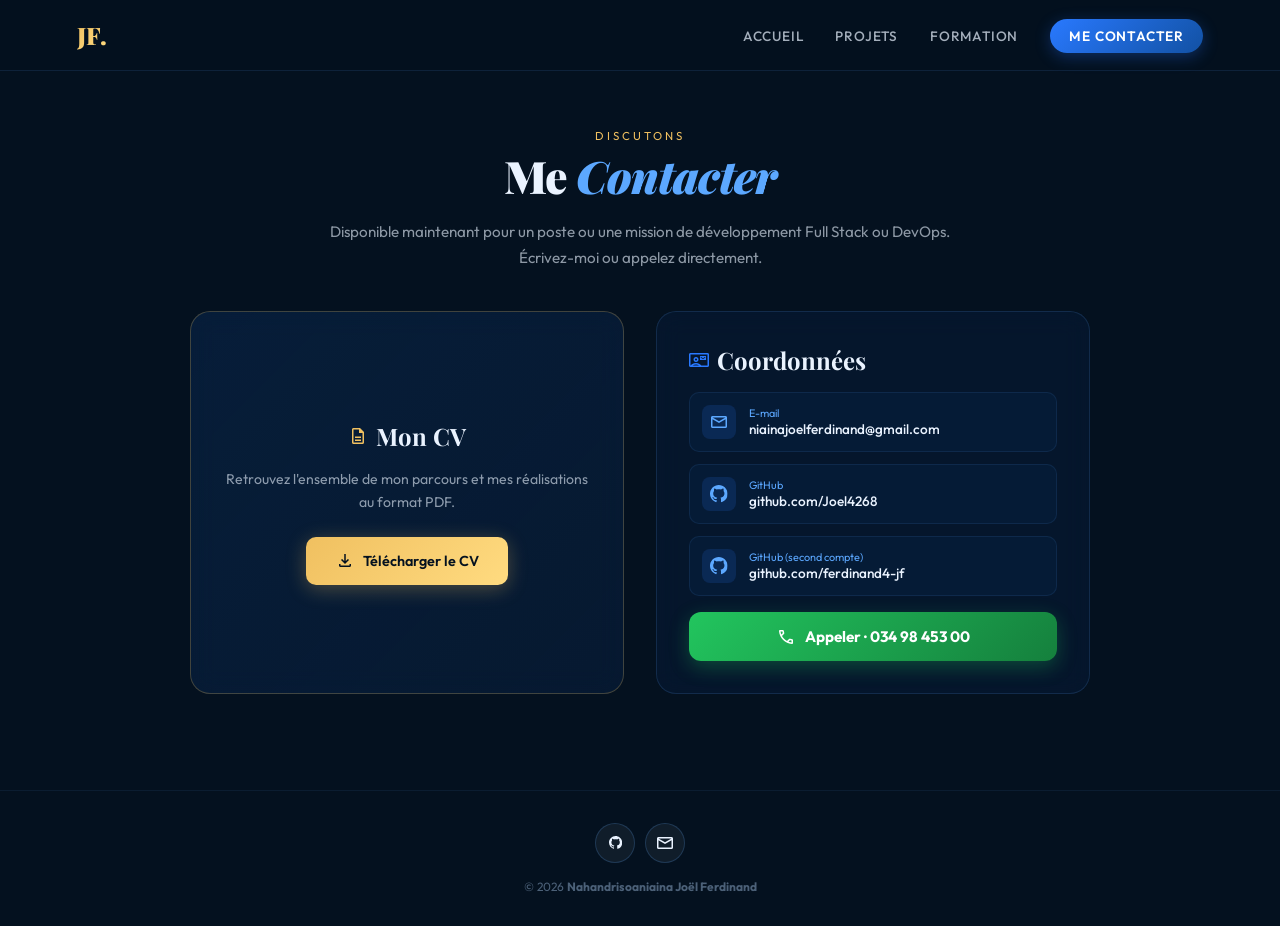
==== commit 291dc77f: "modification de disegn" ====
--- a/contact.html
+++ b/contact.html
@@ -6,11 +6,11 @@
     <meta name="viewport" content="width=device-width, initial-scale=1.0" />
 
     <!-- SEO -->
-    <title>Formation &amp; Contact — Joël Ferdinand | Master Informatique ENI Fianarantsoa</title>
+    <title>Contact — Joël Ferdinand | Développeur Full Stack &amp; DevOps, Fianarantsoa</title>
     <meta name="description"
-        content="Formation de Joël Ferdinand (Master 2 Informatique, ENI Fianarantsoa) et contact : e-mail, téléphone, GitHub. Téléchargez le CV du développeur Full Stack et ingénieur DevOps." />
+        content="Contactez Joël Ferdinand, développeur Full Stack et ingénieur DevOps à Fianarantsoa : e-mail, téléphone, GitHub. Téléchargez le CV en PDF." />
     <meta name="keywords"
-        content="contacter développeur Full Stack Madagascar, CV développeur DevOps, Master 2 Informatique ENI Fianarantsoa, Joël Ferdinand contact, recrutement développeur Fianarantsoa" />
+        content="contacter développeur Full Stack Madagascar, CV développeur DevOps, Joël Ferdinand contact, recrutement développeur Fianarantsoa, e-mail téléphone GitHub" />
     <meta name="author" content="Joël Ferdinand Nahandrisoaniaina" />
     <meta name="robots" content="index, follow" />
     <meta name="theme-color" content="#04111f" />
@@ -20,14 +20,14 @@
     <meta property="og:type" content="website" />
     <meta property="og:locale" content="fr_FR" />
     <meta property="og:site_name" content="Joël Ferdinand — Portfolio" />
-    <meta property="og:title" content="Formation &amp; Contact — Joël Ferdinand" />
+    <meta property="og:title" content="Contact — Joël Ferdinand" />
     <meta property="og:description"
-        content="Parcours académique, CV à télécharger et coordonnées de Joël Ferdinand, développeur Full Stack et ingénieur DevOps." />
+        content="E-mail, téléphone, GitHub et CV à télécharger. Joël Ferdinand, développeur Full Stack et ingénieur DevOps à Fianarantsoa." />
     <meta property="og:url" content="https://joel-ferdinand-jf.vercel.app/contact.html" />
     <meta property="og:image" content="https://joel-ferdinand-jf.vercel.app/joel.jpg" />
     <meta name="twitter:card" content="summary_large_image" />
-    <meta name="twitter:title" content="Formation &amp; Contact — Joël Ferdinand" />
-    <meta name="twitter:description" content="Parcours académique, CV et coordonnées." />
+    <meta name="twitter:title" content="Contact — Joël Ferdinand" />
+    <meta name="twitter:description" content="E-mail, téléphone, GitHub et CV à télécharger." />
     <meta name="twitter:image" content="https://joel-ferdinand-jf.vercel.app/joel.jpg" />
 
     <script type="application/ld+json">
@@ -36,14 +36,14 @@
     "@type": "ContactPage",
     "@id": "https://joel-ferdinand-jf.vercel.app/contact.html",
     "url": "https://joel-ferdinand-jf.vercel.app/contact.html",
-    "name": "Formation et contact — Joël Ferdinand",
+    "name": "Contact — Joël Ferdinand",
     "inLanguage": "fr",
     "about": { "@id": "https://joel-ferdinand-jf.vercel.app/#joel" },
     "breadcrumb": {
       "@type": "BreadcrumbList",
       "itemListElement": [
         { "@type": "ListItem", "position": 1, "name": "Accueil", "item": "https://joel-ferdinand-jf.vercel.app/" },
-        { "@type": "ListItem", "position": 2, "name": "Formation et contact", "item": "https://joel-ferdinand-jf.vercel.app/contact.html" }
+        { "@type": "ListItem", "position": 2, "name": "Contact", "item": "https://joel-ferdinand-jf.vercel.app/contact.html" }
       ]
     }
   }
@@ -86,62 +86,21 @@
         <ul class="nav-links" id="menu">
             <li><a href="index.html">Accueil</a></li>
             <li><a href="projets.html">Projets</a></li>
-            <li><a href="contact.html" class="active" aria-current="page">Formation &amp; Contact</a></li>
-            <li><a href="contact.html" class="nav-cta">Me contacter</a></li>
+            <li><a href="formation.html">Formation</a></li>
+            <li><a href="contact.html" class="nav-cta active" aria-current="page">Me contacter</a></li>
         </ul>
     </nav>
 
     <main id="contenu">
-        <section style="padding-top: 8rem;" aria-labelledby="formation-title">
-            <div class="section-tag reveal" style="text-align:center">Formation académique</div>
-            <h1 class="section-h reveal" id="formation-title" style="text-align:center">Éducation &amp;
-                <span>Diplômes</span></h1>
+        <section style="padding-top: 8rem;" aria-labelledby="contact-title">
+            <div class="section-tag reveal" style="text-align:center">Discutons</div>
+            <h1 class="section-h reveal" id="contact-title" style="text-align:center">Me <span>Contacter</span></h1>
+            <p class="section-intro reveal" style="margin-left:auto;margin-right:auto;text-align:center">
+                Disponible maintenant pour un poste ou une mission de développement Full Stack ou DevOps. Écrivez-moi ou
+                appelez directement.
+            </p>
 
-            <div class="tl">
-                <div class="tl-item left reveal">
-                    <span class="tl-dot" aria-hidden="true"></span>
-                    <div class="tl-body">
-                        <span class="tl-year"><span class="material-symbols-outlined">calendar_month</span> 2025 –
-                            2026</span>
-                        <h2 class="tl-title">Master 2 Professionnel en Informatique</h2>
-                        <p class="tl-desc">E.N.I Fianarantsoa</p>
-                    </div>
-                </div>
-
-                <div class="tl-item right reveal">
-                    <span class="tl-dot" aria-hidden="true"></span>
-                    <div class="tl-body">
-                        <span class="tl-year"><span class="material-symbols-outlined">calendar_month</span> 2024 –
-                            2025</span>
-                        <h2 class="tl-title">Master 1 Professionnel en Informatique</h2>
-                        <p class="tl-desc">E.N.I Fianarantsoa</p>
-                    </div>
-                </div>
-
-                <div class="tl-item left reveal">
-                    <span class="tl-dot" aria-hidden="true"></span>
-                    <div class="tl-body">
-                        <span class="tl-year"><span class="material-symbols-outlined">calendar_month</span> 2021 –
-                            2024</span>
-                        <h2 class="tl-title">Licence Professionnelle en Informatique</h2>
-                        <p class="tl-desc">E.N.I Fianarantsoa</p>
-                        <span class="tl-badge">Mention Bien</span>
-                    </div>
-                </div>
-
-                <div class="tl-item right reveal">
-                    <span class="tl-dot" aria-hidden="true"></span>
-                    <div class="tl-body">
-                        <span class="tl-year"><span class="material-symbols-outlined">calendar_month</span> 2020 –
-                            2021</span>
-                        <h2 class="tl-title">Baccalauréat Série C</h2>
-                        <p class="tl-desc">Lycée Joël Sylvain, Ambalavao</p>
-                        <span class="tl-badge">Mention Assez-Bien</span>
-                    </div>
-                </div>
-            </div>
-
-            <div class="cv-contact-grid">
+            <div class="cv-contact-grid" style="max-width:900px;margin:0 auto">
                 <div class="cv-panel reveal">
                     <h2><span class="material-symbols-outlined" style="color:var(--gold);">description</span> Mon CV
                     </h2>
@@ -152,8 +111,8 @@
                 </div>
 
                 <div class="contact-panel reveal">
-                    <h2><span class="material-symbols-outlined" style="color:var(--sky);">contact_mail</span> Contact
-                    </h2>
+                    <h2><span class="material-symbols-outlined" style="color:var(--sky);">contact_mail</span>
+                        Coordonnées</h2>
                     <a href="mailto:niainajoelferdinand@gmail.com" class="citem">
                         <div class="cico"><span class="material-symbols-outlined">mail</span></div>
                         <div>
@@ -184,22 +143,6 @@
                     </a>
                 </div>
             </div>
-
-            <div class="lang-block">
-                <h2 class="sub-h reveal">Langues</h2>
-                <div class="edu-row" style="margin-bottom:0">
-                    <article class="edu-card tilt reveal">
-                        <div class="edu-icon"><span class="material-symbols-outlined">translate</span></div>
-                        <h3 class="edu-d">Français</h3>
-                        <span class="edu-y">Lu, écrit, parlé</span>
-                    </article>
-                    <article class="edu-card tilt reveal">
-                        <div class="edu-icon"><span class="material-symbols-outlined">language</span></div>
-                        <h3 class="edu-d">Anglais</h3>
-                        <span class="edu-y">Niveau scolaire</span>
-                    </article>
-                </div>
-            </div>
         </section>
     </main>
 
